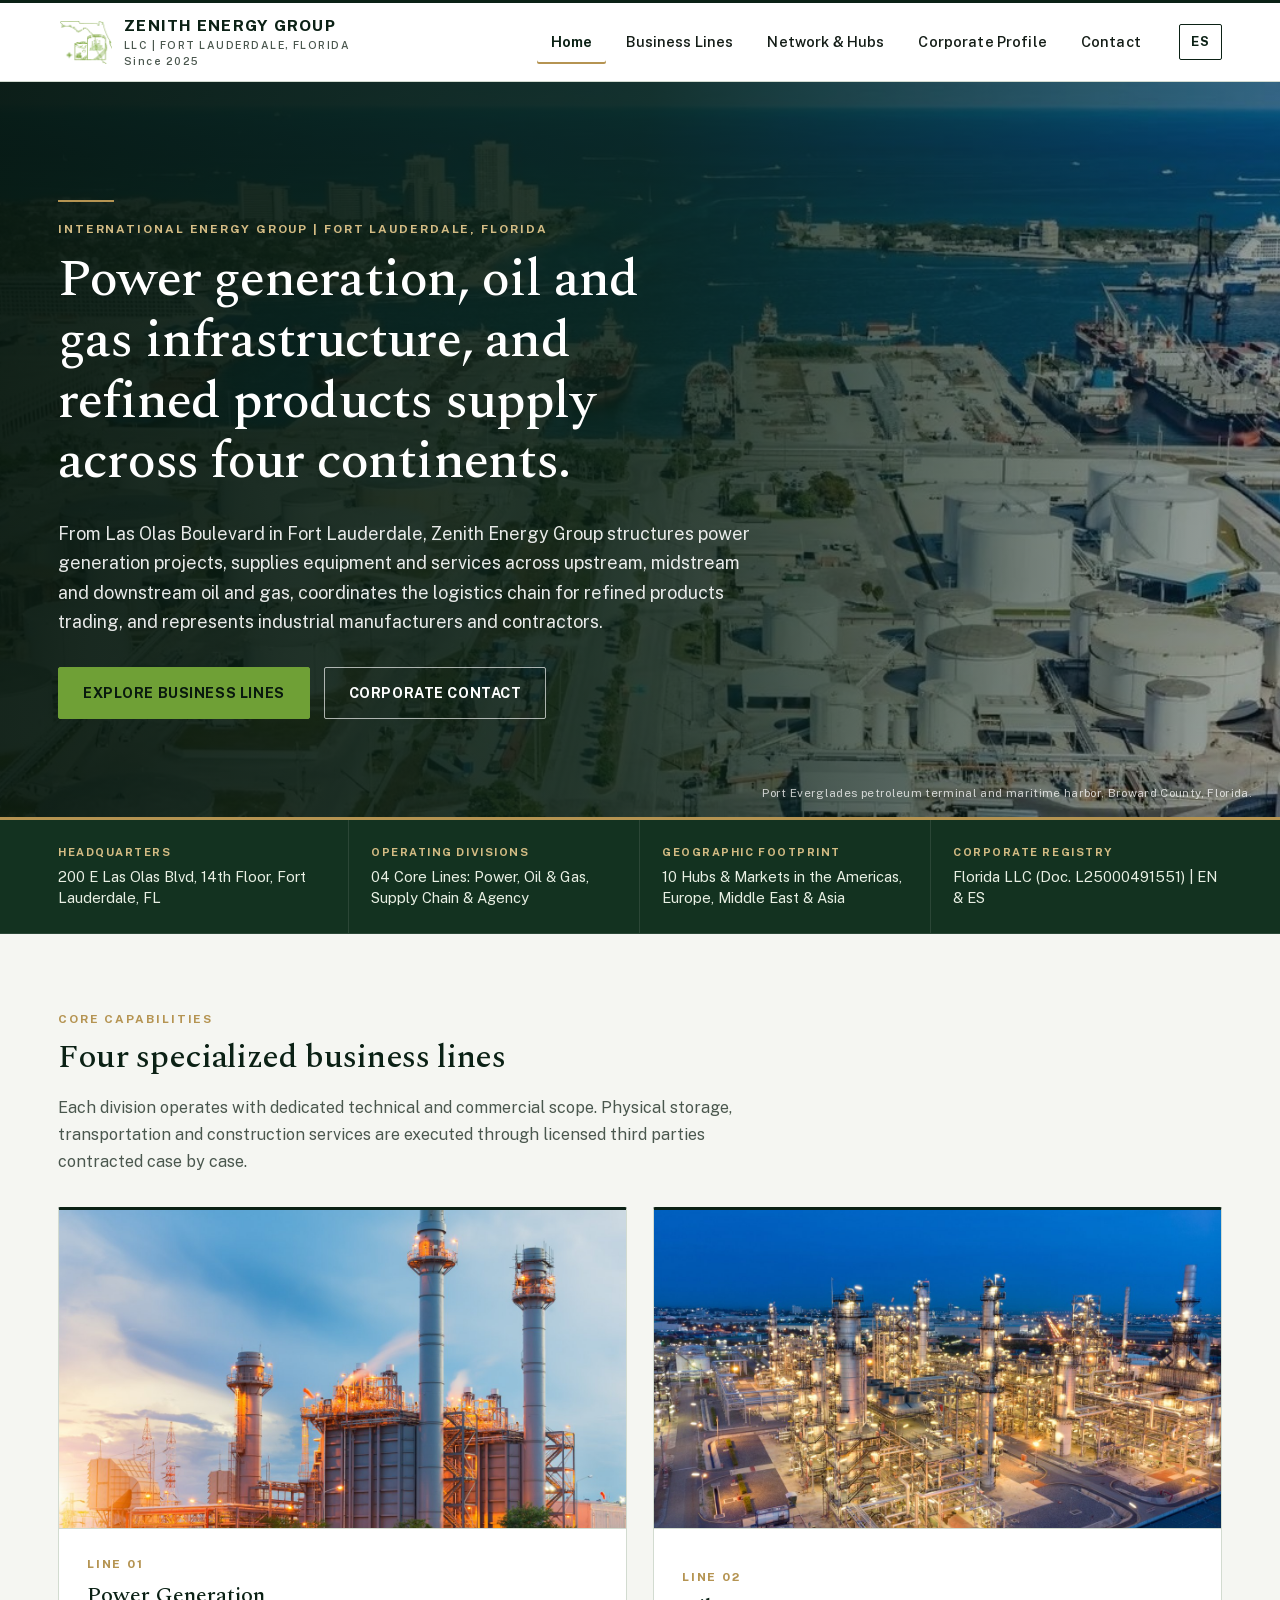
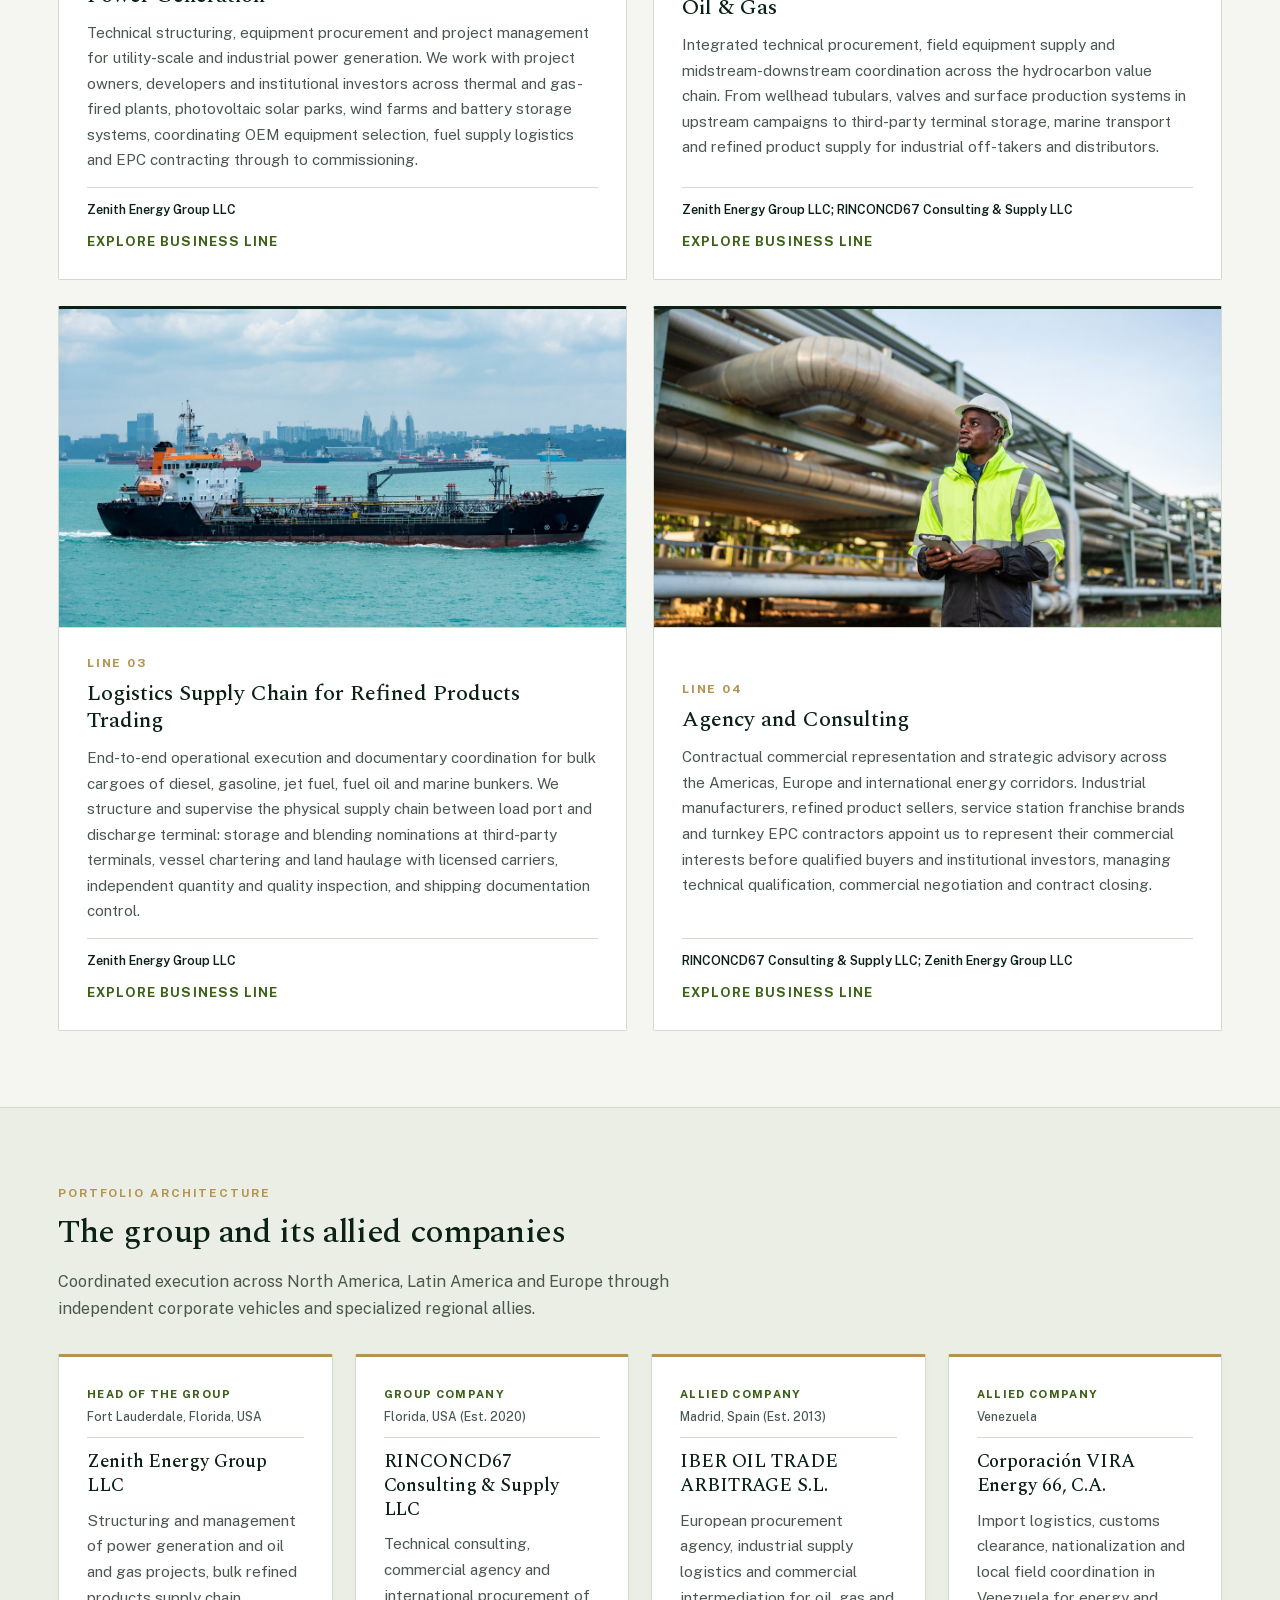
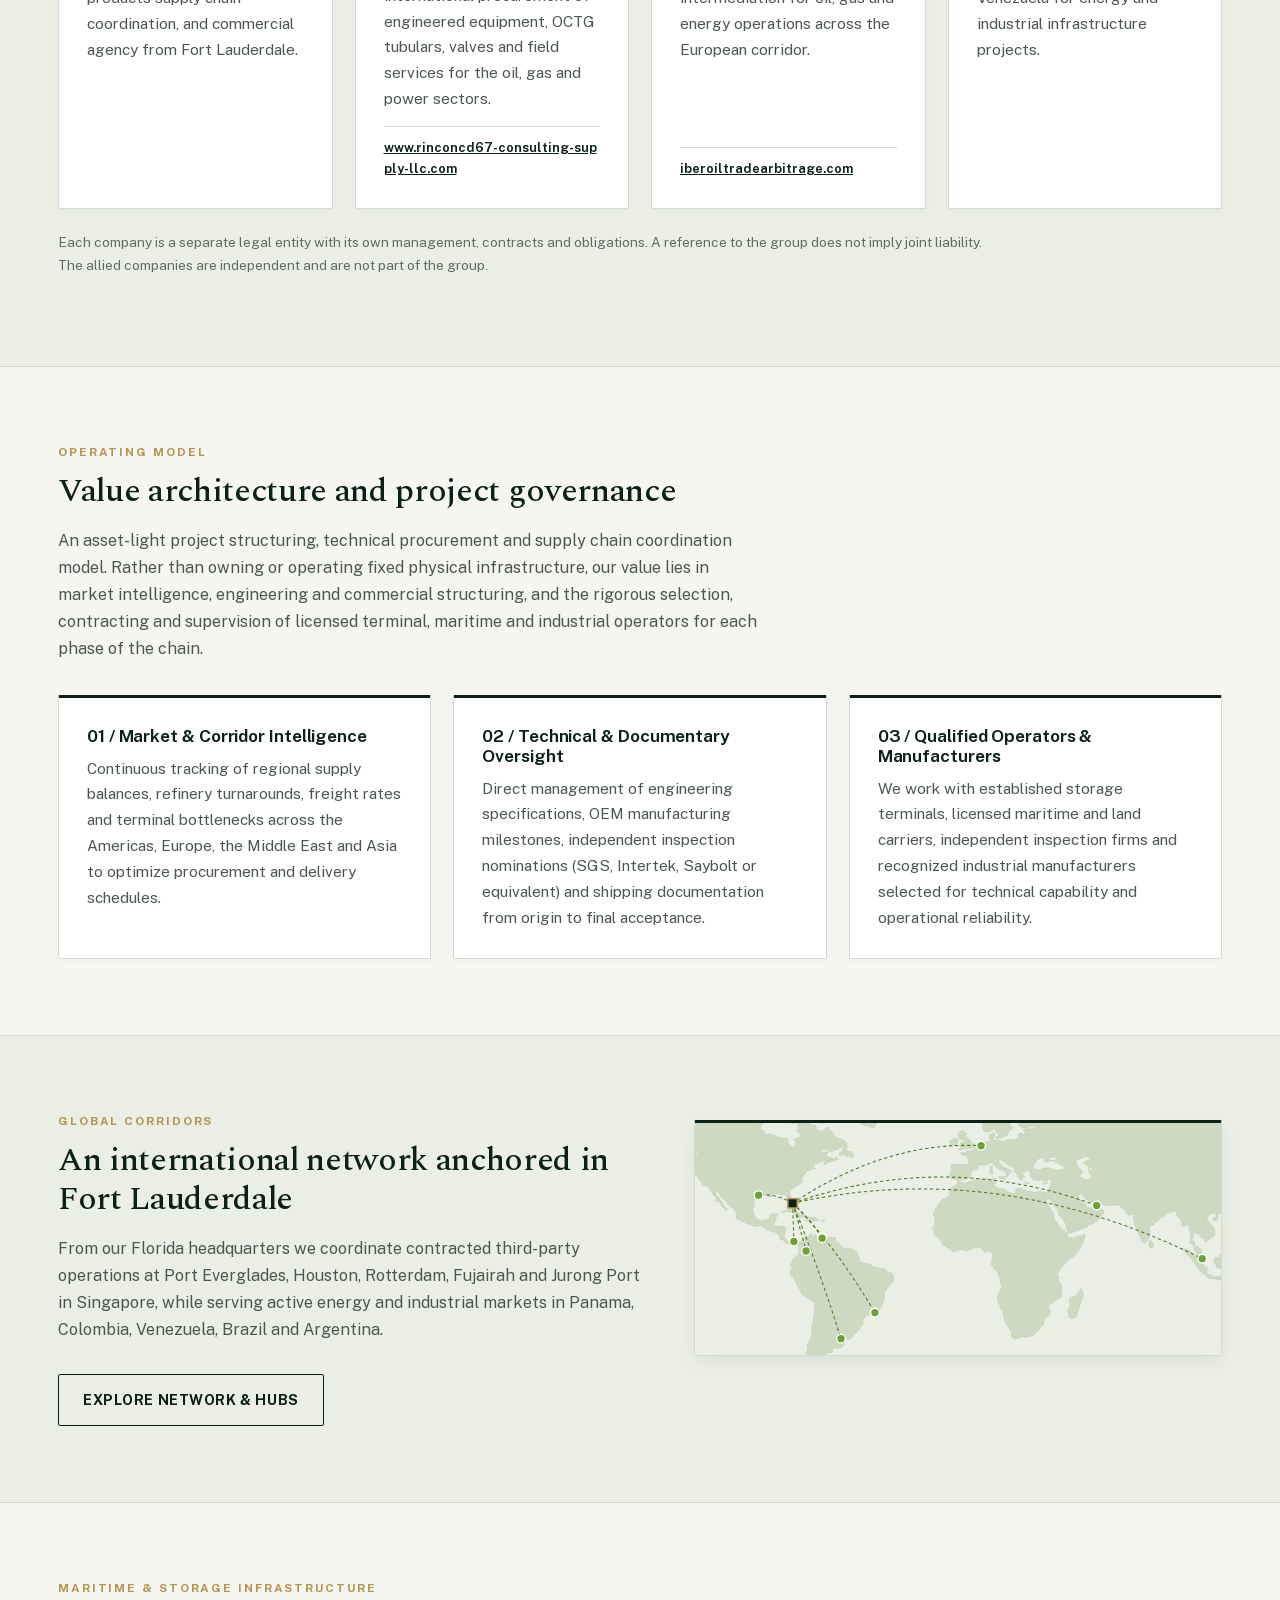
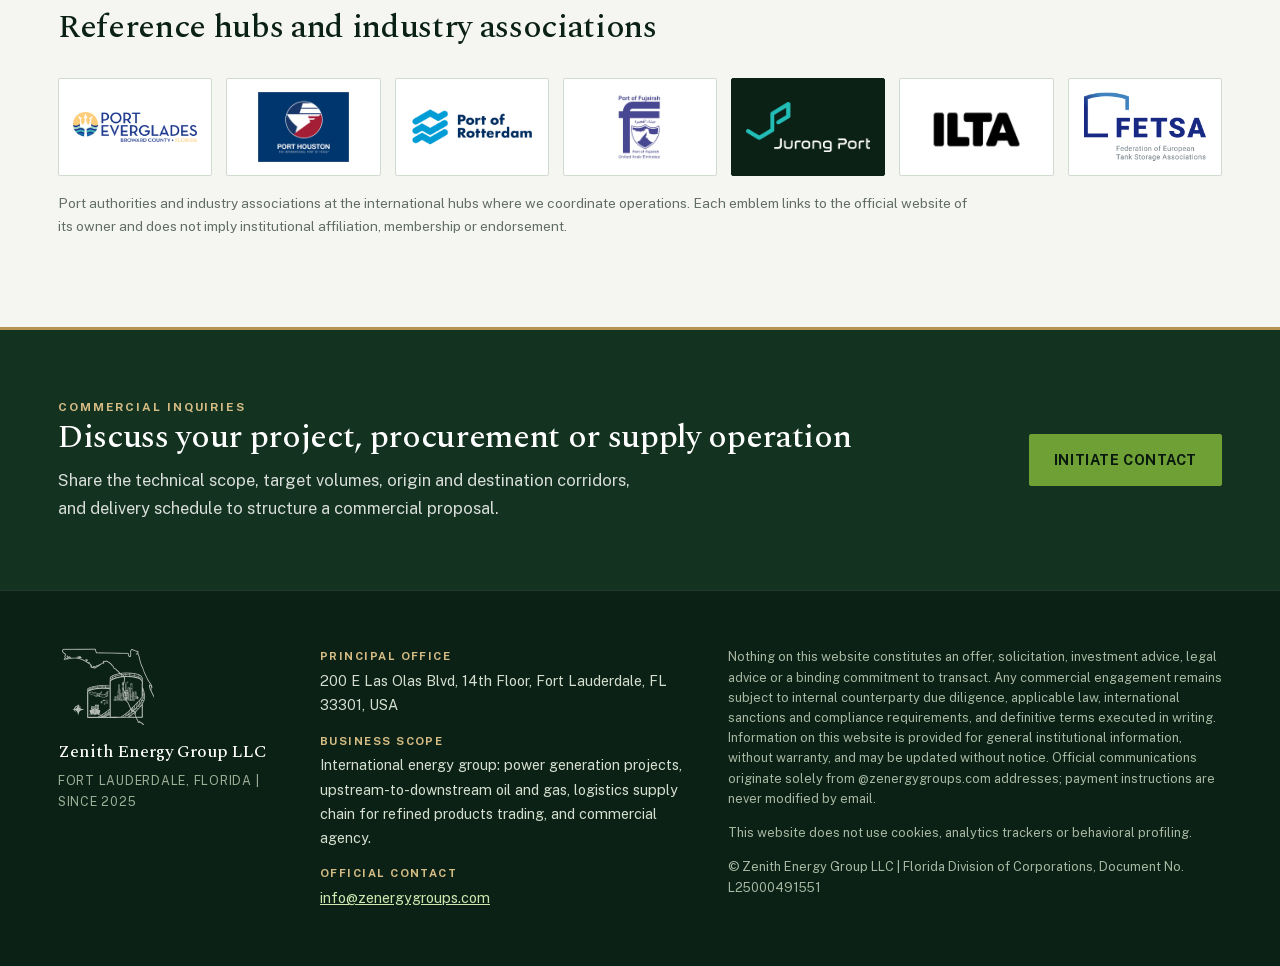
==== en/index.html @ 8a2ced38 "Initial publication of Zenith Energy Group LLC website (www.zenergygroups.com)" ====
<!DOCTYPE html>
<html lang="en">
<head>
<meta charset="UTF-8">
<meta name="viewport" content="width=device-width, initial-scale=1.0">
<title>Zenith Energy Group LLC | Power Generation, Oil &amp; Gas, Supply Chain &amp; Agency</title>
<meta name="description" content="Zenith Energy Group LLC, headquartered in Fort Lauderdale, Florida, structures and coordinates power generation projects, upstream-to-downstream oil and gas supply, refined products logistics and commercial agency.">
<link rel="canonical" href="https://www.zenergygroups.com/en/">
<link rel="alternate" hreflang="en" href="https://www.zenergygroups.com/en/">
<link rel="alternate" hreflang="es" href="https://www.zenergygroups.com/es/">
<link rel="alternate" hreflang="x-default" href="https://www.zenergygroups.com/en/">
<link rel="icon" type="image/png" href="../assets/img/favicon.png">
<meta property="og:site_name" content="Zenith Energy Group LLC">
<meta property="og:title" content="Zenith Energy Group LLC | Power Generation, Oil &amp; Gas, Supply Chain &amp; Agency">
<meta property="og:description" content="Zenith Energy Group LLC, headquartered in Fort Lauderdale, Florida, structures and coordinates power generation projects, upstream-to-downstream oil and gas supply, refined products logistics and commercial agency.">
<meta property="og:type" content="website">
<meta property="og:url" content="https://www.zenergygroups.com/en/">
<meta property="og:image" content="https://www.zenergygroups.com/assets/img/zenith-logo.png">
<link rel="preload" href="../assets/fonts/PublicSans-var.woff2" as="font" type="font/woff2" crossorigin>
<link rel="preload" href="../assets/fonts/Spectral-500.woff2" as="font" type="font/woff2" crossorigin>
<link rel="stylesheet" href="../assets/css/style.css?v=63037df8a5">
<script type="application/ld+json">{"@context": "https://schema.org", "@type": "Organization", "name": "Zenith Energy Group LLC", "url": "https://www.zenergygroups.com/", "email": "info@zenergygroups.com", "logo": "https://www.zenergygroups.com/assets/img/zenith-logo.png", "address": {"@type": "PostalAddress", "streetAddress": "200 E Las Olas Blvd, 14th Floor", "addressLocality": "Fort Lauderdale", "addressRegion": "FL", "postalCode": "33301", "addressCountry": "US"}}</script>
<script src="../assets/js/main.js?v=63037df8a5" defer></script>
</head>
<body>
<a class="skip" href="#main">Skip to content</a>
<header class="top"><div class="wrap topbar">
  <a class="brand" href="index.html" aria-label="Zenith Energy Group LLC">
    <img src="../assets/img/zenith-mark.png" alt="" width="54" height="44">
    <span>ZENITH ENERGY GROUP<small>LLC | FORT LAUDERDALE, FLORIDA</small><small>Since 2025</small></span>
  </a>
  <nav class="nav" id="mainNav" aria-label="Main"><a href="index.html" aria-current="page">Home</a><a href="services.html">Business Lines</a><a href="network.html">Network & Hubs</a><a href="compliance.html">Corporate Profile</a><a href="contact.html">Contact</a></nav>
  <div class="tools">
    <a class="lang" href="../es/index.html" hreflang="es" lang="es">ES</a>
    <button class="menu" id="menuBtn" type="button" aria-controls="mainNav" aria-expanded="false">Menu</button>
  </div>
</div></header>
<main id="main">
<section class="hero photo"><div class="wrap">
  <div class="rule-bar"></div>
  <p class="kicker">INTERNATIONAL ENERGY GROUP | FORT LAUDERDALE, FLORIDA</p>
  <h1>Power generation, oil and gas infrastructure, and refined products supply across four continents.</h1>
  <p class="lead">From Las Olas Boulevard in Fort Lauderdale, Zenith Energy Group structures power generation projects, supplies equipment and services across upstream, midstream and downstream oil and gas, coordinates the logistics chain for refined products trading, and represents industrial manufacturers and contractors.</p>
  <div class="actions"><a class="btn" href="services.html">Explore Business Lines</a><a class="btn ghost" href="contact.html">Corporate Contact</a></div>
  <p class="credit">Port Everglades petroleum terminal and maritime harbor, Broward County, Florida.</p>
</div></section>
<section class="facts"><div class="wrap facts-grid">
  <p><b>Headquarters</b>200 E Las Olas Blvd, 14th Floor, Fort Lauderdale, FL</p>
  <p><b>Operating Divisions</b>04 Core Lines: Power, Oil & Gas, Supply Chain & Agency</p>
  <p><b>Geographic Footprint</b>10 Hubs & Markets in the Americas, Europe, Middle East & Asia</p>
  <p><b>Corporate Registry</b>Florida LLC (Doc. L25000491551) | EN & ES</p>
</div></section>
<section class="band wrap">
  <div class="sec-head">
    <p class="kicker">CORE CAPABILITIES</p>
    <h2>Four specialized business lines</h2>
    <p class="body-text">Each division operates with dedicated technical and commercial scope. Physical storage, transportation and construction services are executed through licensed third parties contracted case by case.</p>
  </div>
  <div class="lines"><a class="line" href="services.html#power"><img src="../assets/img/lines/power.jpg" alt="" loading="lazy" width="1280" height="800"><span class="lbody"><span class="num">LINE 01</span><b>Power Generation</b><span class="ltxt">Technical structuring, equipment procurement and project management for utility-scale and industrial power generation. We work with project owners, developers and institutional investors across thermal and gas-fired plants, photovoltaic solar parks, wind farms and battery storage systems, coordinating OEM equipment selection, fuel supply logistics and EPC contracting through to commissioning.</span><span class="lcos">Zenith Energy Group LLC</span><span class="more">Explore business line</span></span></a><a class="line" href="services.html#oilgas"><img src="../assets/img/lines/oilgas.jpg" alt="" loading="lazy" width="1280" height="800"><span class="lbody"><span class="num">LINE 02</span><b>Oil & Gas</b><span class="ltxt">Integrated technical procurement, field equipment supply and midstream-downstream coordination across the hydrocarbon value chain. From wellhead tubulars, valves and surface production systems in upstream campaigns to third-party terminal storage, marine transport and refined product supply for industrial off-takers and distributors.</span><span class="lcos">Zenith Energy Group LLC; RINCONCD67 Consulting &amp; Supply LLC</span><span class="more">Explore business line</span></span></a><a class="line" href="services.html#supply"><img src="../assets/img/lines/supply.jpg" alt="" loading="lazy" width="1280" height="800"><span class="lbody"><span class="num">LINE 03</span><b>Logistics Supply Chain for Refined Products Trading</b><span class="ltxt">End-to-end operational execution and documentary coordination for bulk cargoes of diesel, gasoline, jet fuel, fuel oil and marine bunkers. We structure and supervise the physical supply chain between load port and discharge terminal: storage and blending nominations at third-party terminals, vessel chartering and land haulage with licensed carriers, independent quantity and quality inspection, and shipping documentation control.</span><span class="lcos">Zenith Energy Group LLC</span><span class="more">Explore business line</span></span></a><a class="line" href="services.html#agency"><img src="../assets/img/lines/agency.jpg" alt="" loading="lazy" width="1280" height="800"><span class="lbody"><span class="num">LINE 04</span><b>Agency and Consulting</b><span class="ltxt">Contractual commercial representation and strategic advisory across the Americas, Europe and international energy corridors. Industrial manufacturers, refined product sellers, service station franchise brands and turnkey EPC contractors appoint us to represent their commercial interests before qualified buyers and institutional investors, managing technical qualification, commercial negotiation and contract closing.</span><span class="lcos">RINCONCD67 Consulting &amp; Supply LLC; Zenith Energy Group LLC</span><span class="more">Explore business line</span></span></a></div>
</section>
<section class="band alt"><div class="wrap">
  <div class="sec-head">
    <p class="kicker">PORTFOLIO ARCHITECTURE</p>
    <h2>The group and its allied companies</h2>
    <p class="body-text">Coordinated execution across North America, Latin America and Europe through independent corporate vehicles and specialized regional allies.</p>
  </div>
  <div class="cards cos"><article class="card co"><div class="co-head"><span class="tag">Head of the group</span><span class="co-loc">Fort Lauderdale, Florida, USA</span></div><h3>Zenith Energy Group LLC</h3><p>Structuring and management of power generation and oil and gas projects, bulk refined products supply chain coordination, and commercial agency from Fort Lauderdale.</p></article><article class="card co"><div class="co-head"><span class="tag">Group company</span><span class="co-loc">Florida, USA (Est. 2020)</span></div><h3>RINCONCD67 Consulting &amp; Supply LLC</h3><p>Technical consulting, commercial agency and international procurement of engineered equipment, OCTG tubulars, valves and field services for the oil, gas and power sectors.</p><a class="ext" href="https://www.rinconcd67-consulting-supply-llc.com" rel="noopener" target="_blank">www.rinconcd67-consulting-supply-llc.com</a></article><article class="card co"><div class="co-head"><span class="tag">Allied company</span><span class="co-loc">Madrid, Spain (Est. 2013)</span></div><h3>IBER OIL TRADE ARBITRAGE S.L.</h3><p>European procurement agency, industrial supply logistics and commercial intermediation for oil, gas and energy operations across the European corridor.</p><a class="ext" href="https://iberoiltradearbitrage.com" rel="noopener" target="_blank">iberoiltradearbitrage.com</a></article><article class="card co"><div class="co-head"><span class="tag">Allied company</span><span class="co-loc">Venezuela</span></div><h3>Corporación VIRA Energy 66, C.A.</h3><p>Import logistics, customs clearance, nationalization and local field coordination in Venezuela for energy and industrial infrastructure projects.</p></article></div>
  <p class="small grpnote">Each company is a separate legal entity with its own management, contracts and obligations. A reference to the group does not imply joint liability. The allied companies are independent and are not part of the group.</p>
</div></section>
<section class="band wrap">
  <div class="sec-head">
    <p class="kicker">OPERATING MODEL</p>
    <h2>Value architecture and project governance</h2>
    <p class="body-text">An asset-light project structuring, technical procurement and supply chain coordination model. Rather than owning or operating fixed physical infrastructure, our value lies in market intelligence, engineering and commercial structuring, and the rigorous selection, contracting and supervision of licensed terminal, maritime and industrial operators for each phase of the chain.</p>
  </div>
  <div class="cards"><article class="card"><h3>01 / Market & Corridor Intelligence</h3><p>Continuous tracking of regional supply balances, refinery turnarounds, freight rates and terminal bottlenecks across the Americas, Europe, the Middle East and Asia to optimize procurement and delivery schedules.</p></article><article class="card"><h3>02 / Technical & Documentary Oversight</h3><p>Direct management of engineering specifications, OEM manufacturing milestones, independent inspection nominations (SGS, Intertek, Saybolt or equivalent) and shipping documentation from origin to final acceptance.</p></article><article class="card"><h3>03 / Qualified Operators & Manufacturers</h3><p>We work with established storage terminals, licensed maritime and land carriers, independent inspection firms and recognized industrial manufacturers selected for technical capability and operational reliability.</p></article></div>
</section>
<section class="band alt"><div class="wrap split">
  <div>
    <p class="kicker">GLOBAL CORRIDORS</p>
    <h2>An international network anchored in Fort Lauderdale</h2>
    <p class="body-text">From our Florida headquarters we coordinate contracted third-party operations at Port Everglades, Houston, Rotterdam, Fujairah and Jurong Port in Singapore, while serving active energy and industrial markets in Panama, Colombia, Venezuela, Brazil and Argentina.</p>
    <div class="actions"><a class="btn ghost" href="network.html">Explore Network & Hubs</a></div>
  </div>
  <a class="mapthumb" href="network.html" aria-label="Explore Network & Hubs"><svg class="hubmap" viewBox="187 33 787 347" aria-hidden="true" focusable="false"><rect x="187" y="33" width="787" height="347" fill="#eaeee5"/><path d="M374.2,419.8L378.5,421.8L383.2,422.7L381.7,424.3L378.5,424.5L376.8,423.3L375.7,424.7L372.8,425.7L369.2,425.3L366.8,424.3L363.3,423.8L359.1,422.0L355.7,420.2L351.1,416.5L353.9,417.2L358.6,419.4L363.0,420.6L364.7,419.0L365.8,416.8L368.8,415.4L371.2,415.8L372.5,417.3L374.2,419.8Z M404.8,410.7L407.5,412.2L406.5,413.3L402.0,414.3L400.5,413.2L397.7,414.7L396.0,413.2L400.0,411.2L402.8,412.0L404.8,410.7Z M834.3,406.0L829.1,406.2L829.1,404.5L829.6,403.1L829.8,402.4L831.9,403.4L835.1,403.9L835.2,404.5L834.3,406.0Z M1084.7,376.3L1087.9,377.4L1089.7,377.0L1092.3,376.3L1094.3,376.5L1094.5,380.5L1093.4,381.7L1093.0,384.3L1091.9,383.4L1089.6,385.8L1088.9,385.6L1086.8,385.5L1084.8,382.6L1084.3,380.4L1082.4,377.5L1082.5,376.0L1084.7,376.3Z M1176.7,376.7L1177.5,378.1L1179.9,376.7L1180.8,378.1L1180.8,379.5L1179.6,381.1L1177.4,383.5L1175.7,384.9L1176.9,386.5L1174.4,386.5L1171.5,387.8L1170.6,390.0L1168.7,393.3L1166.1,394.8L1164.4,395.8L1161.4,395.7L1159.2,394.6L1155.6,394.4L1155.0,393.1L1156.8,390.7L1161.0,387.4L1163.2,386.8L1165.6,385.5L1168.4,383.7L1170.4,382.0L1171.9,379.5L1173.2,378.7L1173.7,376.8L1176.0,375.3L1176.7,376.7Z M1182.0,360.8L1184.5,364.3L1184.5,362.0L1186.0,362.9L1186.5,365.5L1189.2,366.6L1191.5,366.8L1193.4,365.5L1195.1,365.9L1194.3,368.9L1193.2,370.8L1190.7,370.8L1189.8,371.8L1190.1,373.2L1189.6,373.8L1188.4,375.6L1186.7,377.9L1184.1,379.3L1183.6,378.4L1182.2,377.9L1184.1,375.2L1183.0,373.3L1179.4,372.0L1179.5,370.8L1181.9,369.6L1182.5,367.0L1182.3,364.9L1181.0,362.7L1181.1,362.1L1179.5,360.7L1176.9,357.7L1175.4,355.4L1176.7,355.1L1178.5,357.0L1181.1,357.8L1182.0,360.8Z M1157.1,314.1L1155.8,314.9L1154.0,314.0L1151.6,312.5L1149.4,310.7L1147.2,308.4L1146.8,307.3L1148.2,307.3L1150.1,308.4L1151.5,309.6L1152.6,310.5L1155.3,312.6L1157.1,314.1Z M1194.6,298.0L1195.7,299.0L1195.2,300.7L1193.1,301.2L1191.3,300.8L1191.0,299.3L1192.2,298.2L1193.7,298.6L1194.6,298.0Z M0.0,295.4M1197.9,296.2L1195.8,296.9L1195.3,295.7L1197.0,295.0L1198.0,294.8M0.0,293.8L0.7,293.6L0.3,295.2L0.0,295.4Z M1159.5,295.1L1158.4,295.6L1157.3,294.1L1157.4,293.2L1159.5,295.1Z M1157.0,290.0L1157.6,292.7L1156.7,292.3L1156.0,292.5L1155.5,291.5L1155.4,289.0L1157.0,290.0Z M766.9,285.4L767.4,289.4L768.3,291.0L767.9,292.6L767.3,293.6L766.2,291.6L765.6,292.6L766.2,295.1L765.9,296.5L765.0,297.3L764.8,300.1L763.5,304.0L761.8,308.6L759.8,314.9L758.5,319.5L757.0,323.4L754.3,324.2L751.4,325.6L749.4,324.7L746.8,323.5L745.9,321.8L745.7,318.8L744.5,316.2L744.2,313.8L744.8,311.4L746.3,310.8L746.3,309.7L747.9,307.2L748.2,305.0L747.4,303.4L746.8,301.3L746.5,298.3L747.7,296.4L748.2,294.3L749.8,294.2L751.7,293.5L752.9,292.9L754.4,292.8L756.3,290.9L759.0,288.9L760.0,287.2L759.6,285.8L761.0,286.2L762.8,283.9L762.9,281.8L764.0,280.4L765.1,281.8L766.0,283.2L766.9,285.4Z M1078.5,286.1L1079.7,288.7L1081.9,287.5L1083.0,288.9L1084.6,290.2L1084.2,291.7L1085.0,294.5L1085.5,296.2L1086.3,296.6L1087.2,299.4L1086.9,301.2L1088.0,303.4L1091.6,305.2L1093.9,306.8L1096.2,308.2L1095.7,309.0L1097.6,311.1L1098.9,314.7L1100.3,314.0L1101.6,315.4L1102.4,314.9L1103.0,318.5L1105.4,320.5L1106.9,321.8L1109.5,324.5L1110.5,327.2L1110.5,329.1L1110.3,331.1L1111.9,334.0L1111.7,336.9L1111.1,338.5L1110.2,341.4L1110.3,343.3L1109.6,345.7L1108.2,348.8L1105.7,350.4L1104.5,353.0L1103.4,354.6L1102.4,357.5L1101.1,359.2L1100.3,361.7L1099.8,364.0L1100.0,365.0L1098.1,366.2L1094.4,366.3L1091.3,367.7L1089.7,369.0L1087.7,370.4L1085.0,368.9L1082.9,368.3L1083.4,366.6L1081.6,367.2L1078.7,369.7L1075.8,368.8L1073.9,368.2L1072.0,368.0L1068.8,367.0L1066.6,365.0L1066.0,362.4L1065.3,360.7L1063.6,359.4L1060.4,359.0L1061.5,357.4L1060.7,354.9L1059.1,357.2L1056.1,357.8L1057.8,356.0L1058.4,354.0L1059.6,352.4L1059.4,349.9L1056.7,352.8L1054.6,353.9L1053.3,356.6L1050.7,355.2L1050.8,353.4L1048.7,351.0L1047.0,349.8L1047.6,349.0L1043.3,347.0L1041.0,346.9L1037.8,345.3L1031.8,345.6L1027.5,346.8L1023.7,347.9L1020.5,347.7L1017.0,349.4L1014.1,350.1L1013.4,351.9L1012.2,353.2L1009.4,353.3L1007.3,353.6L1004.3,353.0L1001.9,353.4L999.6,353.5L997.7,355.3L996.7,355.2L995.0,356.1L993.4,357.2L991.0,357.0L988.7,357.0L985.2,354.9L983.4,354.3L983.5,352.4L985.1,351.9L985.7,351.1L985.6,349.9L986.0,347.6L985.6,345.6L983.9,342.3L983.3,340.4L983.5,338.5L982.1,336.3L982.1,335.3L980.6,334.0L980.2,331.4L978.3,328.7L977.8,327.3L979.3,328.8L978.1,325.7L979.8,326.6L980.8,327.9L980.7,326.2L979.1,323.6L978.8,322.5L978.0,321.5L978.3,319.6L979.0,318.8L979.5,317.1L979.1,315.2L980.5,312.8L980.7,315.3L982.2,313.0L984.9,311.9L986.5,310.5L989.0,309.2L990.5,309.0L991.5,309.4L994.1,308.2L996.1,307.8L996.6,307.1L997.5,306.7L999.3,306.8L1002.9,305.9L1004.7,304.4L1005.5,302.6L1007.5,300.9L1007.6,299.6L1007.7,297.7L1010.0,294.9L1011.4,297.8L1012.9,297.1L1011.7,295.6L1012.7,293.9L1014.2,294.7L1014.6,292.1L1016.4,290.5L1017.2,289.2L1018.9,288.6L1019.0,287.7L1020.4,288.0L1020.5,287.2L1021.9,286.7L1023.6,286.3L1026.0,287.8L1027.9,289.8L1029.9,289.8L1032.1,290.1L1031.4,288.3L1033.0,285.6L1034.5,284.7L1033.9,283.9L1035.4,282.0L1037.4,280.8L1039.1,281.2L1041.9,280.6L1041.9,278.9L1039.4,277.8L1041.2,277.3L1043.4,278.1L1045.2,279.5L1048.0,280.4L1048.9,280.0L1051.0,281.0L1052.9,280.1L1054.2,280.4L1055.0,279.7L1056.5,281.4L1055.6,283.2L1054.4,284.5L1053.2,284.6L1053.6,286.0L1052.6,287.6L1051.4,289.3L1051.7,290.2L1054.3,292.1L1056.9,293.1L1058.6,294.3L1061.0,296.3L1062.0,296.3L1063.7,297.1L1064.2,298.1L1067.4,299.3L1069.6,298.1L1070.2,296.3L1070.9,294.9L1071.3,293.0L1072.3,290.4L1071.9,288.8L1072.1,287.8L1071.7,285.9L1072.2,283.4L1072.8,282.7L1072.3,281.6L1073.1,279.8L1073.7,278.0L1073.8,277.0L1075.1,275.8L1076.0,277.4L1076.2,279.5L1077.1,279.9L1077.2,281.3L1078.4,283.0L1078.7,284.9L1078.5,286.1Z M1140.4,275.2L1141.3,276.3L1139.0,276.3L1137.7,274.2L1139.7,275.0L1140.4,275.2Z M1002.4,274.3L1001.0,274.4L996.6,272.1L999.7,271.4L1001.4,272.4L1002.6,273.4L1002.4,274.3Z M1136.2,273.1L1134.9,273.2L1132.8,272.9L1132.1,272.3L1132.3,271.0L1134.5,271.5L1135.6,272.2L1136.2,273.1Z M1138.9,272.2L1138.4,272.8L1136.0,269.9L1135.3,267.9L1136.4,267.9L1137.6,270.6L1138.9,272.2Z M1014.8,274.0L1011.9,274.7L1011.5,274.3L1011.8,273.2L1013.3,271.2L1016.6,269.9L1017.0,269.1L1019.8,268.3L1022.1,268.2L1023.2,267.8L1024.5,268.2L1023.2,269.1L1019.8,270.6L1017.0,271.5L1014.8,274.0Z M993.0,267.2L994.2,268.1L996.3,267.8L997.1,269.2L993.2,269.9L990.9,270.3L989.1,270.3L990.3,268.4L992.1,268.4L993.0,267.2Z M1009.7,267.2L1009.2,269.0L1004.2,270.0L999.7,269.6L999.7,268.4L1002.4,267.7L1004.5,268.7L1006.7,268.4L1009.7,267.2Z M1132.9,268.0L1133.1,268.7L1130.4,267.3L1128.6,266.1L1127.4,264.9L1127.9,264.6L1129.4,265.4L1132.1,266.9L1132.9,268.0Z M1125.1,264.7L1124.5,264.9L1123.0,264.1L1121.6,262.8L1121.8,262.2L1123.8,263.6L1125.1,264.7Z M962.1,262.8L968.5,263.1L969.2,261.8L975.4,263.4L976.6,265.5L981.6,266.1L985.7,268.1L981.9,269.4L978.2,268.0L975.2,268.1L971.7,267.9L968.6,267.3L964.8,266.0L962.3,265.7L960.9,266.1L954.8,264.7L954.3,263.3L951.2,263.0L953.5,259.9L957.5,260.1L960.2,261.4L961.6,261.6L962.1,262.8Z M1049.1,260.9L1047.4,263.2L1047.0,260.7L1047.6,259.5L1048.3,258.3L1049.1,259.3L1049.1,260.9Z M1119.6,262.9L1118.7,263.3L1117.2,262.0L1115.8,259.9L1115.1,257.3L1115.5,257.0L1115.9,258.0L1116.9,258.8L1118.5,260.9L1120.1,262.0L1119.6,262.9Z M1106.6,258.5L1104.9,258.7L1104.3,259.7L1102.5,260.5L1100.8,261.3L1099.0,261.3L1096.3,260.3L1094.4,259.4L1094.7,258.3L1097.7,258.8L1099.5,258.6L1100.0,257.0L1100.5,256.9L1100.8,258.6L1102.7,258.4L1103.6,257.2L1105.5,256.1L1105.1,254.1L1107.1,254.0L1107.8,254.6L1107.7,256.4L1106.6,258.5Z M1024.2,251.7L1022.9,252.8L1020.6,252.2L1020.0,250.8L1023.3,250.6L1024.2,251.7Z M1034.9,250.5L1036.1,253.1L1033.3,251.7L1030.5,251.4L1028.6,251.6L1026.3,251.5L1027.1,249.7L1031.2,249.5L1034.9,250.5Z M1110.5,255.2L1109.4,256.1L1108.8,254.1L1108.0,252.8L1106.5,251.7L1104.6,250.3L1102.2,249.3L1103.1,248.5L1104.9,249.5L1106.1,250.2L1107.5,251.0L1108.8,252.4L1110.1,253.5L1110.5,255.2Z M1047.1,244.0L1048.1,249.4L1051.5,251.4L1054.3,247.9L1058.1,245.9L1061.1,245.9L1064.0,247.0L1066.4,248.2L1070.0,248.9L1075.8,251.2L1081.9,253.1L1084.2,254.8L1086.1,256.5L1086.6,258.4L1092.2,260.5L1093.0,262.3L1089.9,262.6L1090.6,264.8L1093.6,267.0L1095.8,270.6L1097.7,270.4L1097.6,271.9L1100.1,272.5L1099.1,273.1L1102.7,274.5L1102.3,275.5L1100.1,275.7L1099.3,274.9L1096.4,274.5L1093.0,274.0L1090.5,271.9L1088.6,270.0L1086.8,267.1L1082.5,265.6L1079.7,266.6L1077.6,267.7L1078.0,270.2L1075.4,271.3L1073.6,270.7L1070.1,270.6L1067.1,267.9L1063.8,267.2L1062.9,268.1L1058.7,268.2L1060.1,265.5L1062.2,264.6L1061.4,261.0L1059.8,258.2L1053.3,255.4L1050.6,255.1L1045.5,252.0L1044.6,253.6L1043.3,253.9L1042.5,252.7L1042.5,251.2L1040.0,249.6L1043.6,248.4L1045.9,248.5L1045.7,247.6L1040.8,247.6L1039.5,245.6L1036.5,245.0L1035.1,243.3L1039.6,242.5L1041.3,241.4L1046.6,242.8L1047.1,244.0Z M1017.5,235.4L1014.8,238.8L1012.3,239.4L1009.1,238.8L1003.5,238.9L1000.6,239.4L1000.1,241.9L1003.1,244.9L1004.9,243.4L1011.1,242.2L1010.9,243.8L1009.4,243.3L1008.0,245.3L1005.0,246.5L1008.2,250.8L1007.6,252.0L1010.6,255.8L1010.5,258.0L1008.8,259.0L1007.5,257.8L1009.1,255.1L1005.8,256.4L1005.0,255.4L1005.4,254.2L1003.0,252.2L1003.2,249.0L1001.0,250.0L1001.3,253.9L1001.4,258.6L999.3,259.1L997.9,258.1L998.8,255.1L998.3,251.8L996.9,251.8L995.9,249.5L997.3,247.4L997.7,244.7L999.4,239.7L1000.1,238.3L1003.0,235.8L1005.6,236.8L1009.8,237.3L1013.6,237.1L1016.9,234.7L1017.5,235.4Z M1029.0,236.4L1028.8,239.3L1027.1,239.0L1026.6,241.0L1027.9,242.8L1027.0,243.2L1025.7,241.1L1024.7,236.8L1025.3,234.1L1026.4,232.9L1026.7,234.8L1028.7,235.0L1029.0,236.4Z M952.7,259.7L949.0,259.8L946.2,257.0L941.9,254.3L940.5,252.2L938.0,249.5L936.3,247.0L933.8,242.4L930.9,239.6L929.9,236.7L928.7,234.1L925.7,232.0L923.9,229.1L921.4,227.3L917.9,223.6L917.6,221.9L919.8,222.0L924.9,222.7L927.9,225.9L930.5,228.2L932.3,229.6L935.5,233.2L938.9,233.2L941.7,235.5L943.6,238.3L946.1,239.8L944.8,242.6L946.7,243.7L947.9,243.8L948.5,246.1L949.6,248.0L952.1,248.3L953.7,250.4L952.9,254.5L952.7,259.7Z M992.9,234.1L996.7,237.2L992.7,237.6L991.6,239.8L991.7,242.9L988.5,245.1L988.4,248.5L987.2,253.6L986.7,252.4L982.9,253.9L981.6,251.9L979.2,251.7L977.5,250.6L973.6,251.8L972.3,250.2L970.2,250.4L967.4,250.0L966.9,245.5L965.2,244.6L963.6,241.7L963.2,238.8L963.6,235.7L965.5,233.5L968.0,234.6L970.6,234.0L971.2,231.2L972.7,230.6L976.7,229.8L979.0,227.2L980.7,225.1L982.0,223.8L984.8,222.0L987.4,219.7L989.1,217.1L990.4,217.1L992.1,218.8L992.3,220.2L994.5,221.1L997.3,222.1L997.0,223.5L994.8,223.6L995.4,225.3L992.9,226.4L991.0,229.4L993.5,232.6L992.9,234.1Z M1021.3,212.1L1021.6,214.3L1021.8,216.2L1020.7,219.3L1019.4,215.9L1017.9,217.5L1018.9,220.0L1018.0,221.6L1014.1,219.6L1013.1,217.2L1014.1,215.6L1012.0,214.1L1011.0,215.4L1009.4,215.3L1007.0,217.2L1006.4,216.2L1007.7,213.4L1009.8,212.4L1011.6,211.2L1012.8,212.7L1015.3,211.8L1015.9,210.3L1018.2,210.2L1018.0,207.6L1020.7,209.2L1021.0,210.9L1021.3,212.1Z M870.7,219.5L867.8,220.3L866.2,217.6L865.7,212.8L867.2,207.4L869.5,209.3L871.0,211.6L872.6,215.1L872.1,218.6L870.7,219.5Z M396.9,206.5L394.1,206.8L393.5,206.5L394.5,205.6L394.4,204.3L396.3,203.9L397.0,204.0L396.9,206.5Z M1013.3,205.9L1012.1,207.0L1011.0,209.1L1010.0,210.1L1007.9,207.8L1008.6,206.9L1009.5,206.0L1009.8,203.9L1011.7,203.7L1011.1,205.9L1013.6,202.7L1013.3,205.9Z M995.0,209.1L990.6,212.3L992.2,209.9L994.6,207.9L996.6,205.6L998.4,202.3L999.0,205.0L996.8,206.8L995.0,209.1Z M1006.3,200.5L1008.3,201.5L1010.4,201.5L1010.3,202.9L1008.8,204.4L1006.7,205.4L1006.6,203.8L1006.8,202.1L1006.3,200.5Z M1018.3,199.6L1019.3,203.3L1016.7,202.5L1016.8,203.6L1017.6,205.6L1016.0,206.4L1015.9,204.0L1014.9,203.9L1014.3,201.8L1016.3,202.1L1016.3,200.8L1014.2,198.3L1017.4,198.4L1018.3,199.6Z M1005.1,196.6L1004.2,199.5L1002.8,197.8L1001.1,195.3L1003.9,195.4L1005.1,196.6Z M1004.4,178.5L1006.5,179.4L1007.5,178.5L1007.8,179.4L1007.2,180.8L1008.4,183.2L1007.5,185.9L1005.5,187.0L1005.0,189.7L1005.8,192.4L1007.5,192.8L1009.0,192.4L1013.2,194.2L1012.8,196.0L1013.9,196.8L1013.6,198.4L1011.0,196.7L1009.8,195.0L1008.9,196.2L1006.8,194.2L1003.8,194.7L1002.1,194.0L1002.3,192.6L1003.3,191.7L1002.3,191.0L1001.9,192.2L1000.2,190.2L999.7,188.8L999.6,185.6L1001.0,186.7L1001.3,181.5L1002.4,178.5L1004.4,178.5Z M381.4,179.4L380.5,180.2L378.0,180.2L376.0,180.3L375.9,178.9L376.3,178.4L379.1,178.4L380.8,178.7L381.4,179.4Z M343.7,180.6L342.7,181.1L340.8,180.6L338.9,179.4L339.3,178.6L340.7,178.4L341.4,178.5L343.7,178.8L345.4,179.6L346.0,180.5L343.7,180.6Z M358.1,173.9L361.0,174.4L361.4,173.9L364.0,173.9L366.0,174.7L366.8,174.6L367.4,175.8L369.3,175.8L369.1,176.8L370.6,176.9L372.3,178.1L371.0,179.5L369.4,178.7L367.9,178.9L366.8,178.7L366.2,179.3L364.9,179.5L364.4,178.7L363.3,179.2L362.0,181.5L361.1,181.0L361.0,180.0L358.8,179.4L357.2,179.7L355.2,179.4L353.6,180.0L351.8,179.0L352.1,177.9L355.2,178.4L357.7,178.7L358.9,177.9L357.4,176.5L357.4,175.2L355.3,174.7L356.0,173.8L358.1,173.9Z M967.8,177.9L964.9,179.5L962.2,178.4L962.1,175.6L963.7,174.1L967.4,173.1L969.3,173.2L970.0,174.5L968.6,176.0L967.8,177.9Z M81.5,176.5L81.0,177.1L80.2,176.6L80.3,175.7L79.8,174.5L79.9,174.1L80.5,173.5L80.3,172.9L80.5,172.6L80.7,172.6L82.0,173.2L82.6,173.5L83.1,173.9L84.0,175.1L83.9,175.3L82.6,176.0L81.5,176.5Z M79.7,171.3L78.6,171.6L78.0,170.9L77.7,170.6L77.6,170.4L78.0,170.1L79.1,170.4L80.0,170.9L79.7,171.3Z M77.5,169.5L77.4,169.9L75.6,169.8L75.8,169.4L77.5,169.5Z M74.5,169.1L74.3,169.3L74.1,169.2L72.9,169.1L72.5,168.3L72.4,168.2L73.2,167.7L73.5,168.0L74.5,169.1Z M68.8,166.9L68.4,167.2L67.3,166.6L67.5,166.3L68.0,166.0L68.8,166.1L68.8,166.9Z M334.4,164.2L335.7,165.5L338.8,165.1L340.0,165.9L342.8,167.9L344.9,169.4L346.0,169.4L348.0,170.1L347.8,171.0L350.2,171.2L352.7,172.5L352.3,173.3L350.1,173.7L347.9,173.9L345.6,173.6L340.8,173.9L343.0,172.1L341.7,171.2L339.5,171.0L338.4,170.0L337.6,168.1L335.7,168.3L332.6,167.4L331.6,166.7L327.3,166.2L326.1,165.5L327.4,164.7L324.1,164.5L321.7,166.2L320.3,166.3L319.8,167.1L318.2,167.5L316.8,167.1L318.5,166.1L319.2,164.9L320.7,164.2L322.4,163.5L325.0,163.2L325.8,162.8L328.6,163.1L331.3,163.1L334.4,164.2Z M341.5,160.9L340.7,161.1L339.9,159.2L338.6,158.2L339.4,156.1L340.4,156.2L341.5,159.0L341.5,160.9Z M1003.9,164.2L1002.5,166.9L1000.7,164.1L1000.4,161.6L1002.3,158.3L1005.0,155.8L1006.5,156.8L1005.9,158.8L1003.9,164.2Z M340.6,151.5L337.0,152.1L336.7,150.8L338.3,150.6L340.5,150.7L340.6,151.5Z M343.3,151.5L342.8,153.9L342.1,153.4L342.2,151.7L340.7,150.4L340.7,150.0L343.3,151.5Z M1048.8,126.3L1049.2,127.4L1047.3,129.4L1046.0,128.4L1044.3,129.1L1043.4,131.1L1041.2,130.1L1041.2,128.6L1043.1,126.6L1045.0,126.9L1046.4,125.5L1048.8,126.3Z M715.3,121.2L713.0,122.6L713.3,123.2L713.3,123.5L709.9,124.9L708.3,124.4L707.5,123.1L709.1,123.0L709.3,122.9L709.8,122.1L712.2,122.2L715.3,121.2Z M679.0,121.1L680.8,122.2L683.4,122.0L685.9,122.2L685.8,122.8L687.6,122.4L687.2,123.4L682.4,123.7L682.4,123.1L678.4,122.5L679.0,121.1Z M651.7,112.7L650.5,115.3L651.0,116.3L650.3,118.0L647.8,116.8L646.1,116.4L641.4,114.7L641.9,113.0L645.8,113.3L649.2,112.9L651.7,112.7Z M630.7,102.7L632.7,105.1L632.2,109.5L630.7,109.3L629.4,110.4L628.1,109.5L628.0,105.5L627.2,103.6L629.0,103.7L630.7,102.7Z M1069.9,116.3L1068.7,118.9L1069.2,120.6L1067.5,123.0L1063.2,124.5L1057.4,124.7L1052.6,128.6L1050.4,127.3L1050.3,124.8L1044.5,125.5L1040.5,127.1L1036.6,127.1L1040.0,129.6L1037.8,135.3L1035.6,136.7L1034.0,135.4L1034.8,132.4L1032.7,131.4L1031.4,129.1L1034.5,128.1L1036.3,126.0L1039.6,124.3L1042.1,122.0L1048.7,121.0L1052.3,121.7L1055.7,115.7L1058.0,117.3L1062.9,114.0L1064.8,112.7L1066.8,108.6L1066.3,104.9L1067.7,102.8L1071.2,102.2L1073.1,106.8L1072.9,109.5L1069.9,112.8L1069.9,116.3Z M631.9,99.6L630.8,102.1L629.3,101.5L628.5,99.2L629.2,98.0L631.3,96.7L631.9,99.6Z M1079.7,92.8L1082.0,93.5L1084.4,92.1L1085.1,95.9L1080.2,96.8L1077.3,100.1L1072.0,97.8L1070.2,101.5L1066.5,101.5L1066.1,98.2L1067.7,95.6L1071.3,95.4L1072.2,90.8L1073.2,88.2L1077.1,91.7L1079.7,92.8Z M387.8,84.9L390.2,85.3L393.3,85.3L391.6,86.6L390.4,86.8L386.2,85.4L385.4,84.3L386.6,83.3L387.8,84.9Z M394.0,76.4L392.4,76.4L388.0,75.4L384.9,73.8L386.1,73.5L390.5,74.4L393.9,75.8L394.0,76.4Z M188.3,78.4L186.6,78.8L181.2,77.3L180.1,76.1L177.2,75.0L176.6,74.0L173.1,73.4L171.9,71.6L172.1,70.8L175.6,71.5L177.7,72.1L180.8,72.4L181.9,73.6L183.6,75.1L186.9,76.5L188.3,78.4Z M412.9,71.1L410.7,74.0L412.9,72.9L415.1,73.6L413.9,74.8L416.9,75.7L418.4,74.9L421.7,75.9L420.7,78.3L423.0,77.8L423.5,79.5L424.5,81.6L423.1,84.5L421.6,84.7L419.4,84.0L420.1,81.3L419.2,80.9L415.3,83.8L413.3,83.7L415.7,82.1L412.5,81.3L408.9,81.5L402.4,81.4L401.9,80.4L404.0,79.2L402.6,78.3L405.4,76.3L408.8,71.0L410.9,69.1L413.8,67.9L415.3,68.1L414.7,69.0L412.9,71.1Z M157.6,59.9L160.8,59.6L159.8,63.4L162.7,66.1L161.4,66.1L159.4,64.6L158.2,63.1L156.5,62.0L155.9,60.5L156.1,59.5L157.6,59.9Z M1078.8,70.9L1082.2,76.8L1077.3,75.7L1075.2,80.5L1078.5,83.9L1078.4,86.3L1075.8,84.3L1073.6,86.8L1073.0,84.0L1073.4,80.8L1073.0,77.2L1073.8,74.7L1073.9,70.2L1072.0,66.9L1072.3,62.4L1075.4,60.8L1074.0,59.3L1075.5,58.8L1076.4,61.0L1077.5,64.2L1077.5,67.5L1078.8,70.9Z M577.4,65.9L571.5,67.8L566.7,67.3L569.4,63.8L567.7,60.4L572.2,57.8L574.8,56.3L577.6,56.1L581.1,58.2L579.3,60.5L579.9,62.9L577.4,65.9Z M642.3,54.7L640.3,57.4L636.8,55.5L636.3,54.1L641.2,53.0L642.3,54.7Z M90.0,49.7L86.7,50.9L84.9,50.1L84.4,48.5L87.5,47.3L89.2,46.8L91.5,47.0L92.9,48.1L90.0,49.7Z M590.0,44.6L586.4,48.2L589.8,47.7L593.5,47.8L592.6,50.5L589.6,53.5L593.0,53.7L596.3,58.0L598.6,58.5L600.6,62.3L601.6,63.6L605.6,64.3L605.2,66.4L603.5,67.4L604.8,69.1L601.8,70.8L597.4,70.8L591.7,71.7L590.1,71.1L587.9,72.6L584.9,72.2L582.5,73.5L580.7,72.9L585.6,69.4L588.6,68.6L583.4,68.1L582.4,66.7L585.9,65.7L584.1,63.9L584.7,61.7L589.7,62.0L590.2,60.1L587.9,58.0L583.9,57.4L583.1,56.5L584.3,55.0L583.2,54.1L581.4,55.7L581.2,52.5L579.5,50.8L580.7,47.3L583.3,44.6L586.0,44.9L590.0,44.6Z M48.1,40.3L46.0,40.8L43.8,40.2L41.8,39.3L45.1,38.7L47.7,39.1L48.1,40.3Z M335.8,32.8L334.5,34.6L333.0,34.3L332.1,33.3L332.3,33.1L333.6,32.1L334.9,32.1L335.8,32.8Z M327.0,31.0L323.1,32.8L320.8,32.8L320.0,31.8L322.5,30.3L327.1,30.3L327.0,31.0Z M27.6,27.4L29.6,28.0L31.7,27.7L34.4,28.6L37.7,29.0L37.4,29.4L34.9,30.1L32.4,29.4L31.1,28.8L28.2,29.0L27.4,28.7L27.6,27.4Z M316.1,21.2L316.7,22.6L318.5,22.1L320.4,23.0L324.0,24.1L327.9,25.2L328.2,26.8L330.6,26.5L333.0,27.6L330.0,28.7L324.8,27.9L323.0,26.4L319.7,28.1L314.9,29.9L313.8,27.9L309.3,28.2L312.2,26.6L312.6,23.9L313.7,20.9L316.1,21.2Z M551.6,18.5L550.9,20.7L554.6,22.9L550.3,25.5L540.7,27.8L537.8,28.4L533.4,27.9L524.1,26.8L527.4,25.3L520.1,23.7L526.0,23.1L525.9,22.1L518.9,21.3L521.2,19.1L526.2,18.6L531.4,20.9L536.5,19.1L540.7,20.0L546.1,18.3L551.6,18.5Z M347.1,16.2L343.4,16.4L342.5,14.7L344.0,12.8L347.0,12.4L349.6,13.3L349.7,14.7L349.3,15.2L347.1,16.2Z M0.0,10.1L8.2,12.7L16.9,16.0L16.6,18.1L18.9,18.9L18.1,16.5L27.1,17.0L33.7,20.1L30.4,21.5L24.9,21.9L24.8,25.2L23.5,25.8L20.4,25.7L17.8,24.6L13.4,23.6L12.6,22.2L9.3,21.6L5.5,22.0L3.7,20.9L4.4,19.6L0.4,20.4L1.9,22.0L0.0,23.4M1200.0,23.4L1195.7,24.9L1191.4,24.7L1194.4,26.4L1196.4,29.2L1197.9,30.1L1198.3,31.5L1197.4,32.3L1191.2,31.6L1181.9,34.1L1178.9,34.5L1173.8,36.9L1169.0,38.9L1167.8,40.4L1163.0,38.1L1154.3,40.7L1152.8,39.5L1149.6,40.9L1145.1,40.5L1144.1,42.7L1140.1,45.9L1140.2,47.2L1144.0,48.0L1143.5,52.8L1140.4,53.0L1139.0,55.8L1140.4,57.2L1134.6,58.9L1133.4,62.7L1128.4,63.5L1127.4,66.9L1122.6,70.0L1121.4,67.7L1120.0,62.9L1118.1,55.4L1119.7,50.8L1122.5,48.8L1122.7,47.3L1127.9,46.5L1133.8,42.3L1139.6,38.9L1145.6,36.2L1148.2,31.5L1144.2,31.8L1142.2,34.6L1133.7,38.2L1131.0,34.1L1122.4,35.2L1114.1,40.8L1116.8,42.9L1109.4,43.8L1104.2,44.1L1104.5,41.7L1099.3,41.2L1095.2,42.8L1085.0,42.2L1074.0,43.2L1063.2,49.7L1050.4,57.6L1055.7,58.0L1057.3,60.1L1060.5,60.9L1062.7,59.2L1066.3,59.4L1071.2,63.1L1071.3,65.9L1068.7,69.3L1068.4,73.2L1066.9,78.6L1061.9,83.4L1060.7,85.7L1056.2,89.6L1051.7,93.4L1049.6,95.4L1045.1,97.4L1043.0,97.4L1040.9,95.8L1036.5,98.2L1035.9,99.3L1034.7,99.1L1033.2,100.3L1032.2,101.4L1032.3,103.8L1030.6,104.5L1030.0,105.1L1028.8,106.1L1026.6,106.7L1025.1,107.6L1025.0,109.0L1024.6,109.4L1026.0,109.9L1027.8,111.4L1030.7,115.3L1031.5,117.5L1031.6,121.3L1030.3,123.2L1027.3,123.8L1024.6,125.2L1021.6,125.5L1021.2,123.6L1021.9,121.1L1020.4,117.7L1022.9,117.1L1020.6,114.3L1019.0,113.6L1018.6,114.3L1017.6,114.5L1017.5,113.9L1016.6,113.6L1015.7,113.1L1016.6,111.6L1017.4,111.2L1017.1,110.6L1018.0,108.8L1017.7,108.2L1015.8,107.9L1014.2,107.0L1009.6,108.0L1007.1,109.5L1003.5,110.4L1005.3,108.9L1004.6,107.6L1007.2,105.3L1005.5,103.6L1002.6,104.8L998.8,107.1L996.7,109.2L993.5,109.4L991.8,111.0L993.5,113.2L996.3,113.8L996.4,115.3L999.0,116.2L1002.7,113.9L1005.7,115.2L1007.9,115.2L1008.4,117.0L1003.7,117.9L1002.1,119.7L998.9,121.4L997.2,123.7L1000.8,125.6L1002.1,128.8L1004.1,131.9L1006.4,134.5L1006.3,136.9L1004.2,137.9L1005.0,139.6L1007.0,140.7L1006.5,143.4L1005.6,146.0L1003.8,146.3L1001.3,149.9L998.6,154.3L995.5,158.3L990.9,161.4L986.3,164.2L982.5,164.6L980.5,166.1L979.4,165.0L977.5,166.6L972.8,168.3L969.3,168.8L968.1,172.3L966.3,172.5L965.4,170.1L966.2,168.8L961.7,167.7L960.2,168.3L955.7,171.1L952.9,174.3L952.2,176.6L954.8,180.1L957.9,184.5L960.9,186.5L962.9,189.2L964.4,195.4L964.0,201.3L961.2,203.5L957.4,205.6L954.7,208.4L950.5,211.5L949.3,209.4L950.3,207.1L947.8,205.2L945.0,204.7L943.6,203.0L941.9,199.5L939.0,198.0L936.1,198.1L936.6,195.4L933.7,195.5L933.4,199.1L931.6,204.0L930.5,207.0L930.7,209.4L932.9,209.5L934.3,212.5L934.9,215.4L936.7,217.3L938.7,217.7L940.5,219.4L941.2,219.7L943.2,221.8L944.6,224.0L944.8,226.2L944.4,227.8L944.8,228.9L945.0,230.9L946.2,231.8L947.5,234.7L947.4,235.9L945.1,236.1L941.9,233.6L938.0,231.0L937.6,229.3L935.6,227.0L935.2,224.3L934.0,222.5L934.4,220.0L933.6,218.6L932.3,217.3L931.7,215.7L930.0,213.8L928.3,212.2L927.8,214.2L927.2,212.3L927.5,210.2L928.5,207.1L928.2,204.6L929.2,202.0L928.1,200.0L928.4,196.4L927.0,194.7L925.9,190.7L925.3,186.5L923.9,183.7L921.7,185.4L917.9,187.8L916.0,187.5L914.0,186.7L915.1,182.6L914.4,179.4L911.8,175.6L912.2,174.4L910.3,173.9L907.9,171.2L906.9,169.5L906.8,167.8L906.1,166.2L904.7,164.2L901.7,164.1L902.0,165.5L900.9,167.3L899.5,166.7L899.0,167.3L898.1,166.9L896.8,166.6L896.3,167.8L894.0,167.8L889.9,168.5L890.1,171.0L888.3,173.0L883.5,175.2L879.8,179.1L877.3,181.2L874.0,183.4L874.0,185.0L872.3,185.8L869.3,187.0L867.8,187.2L866.7,189.7L867.4,194.0L867.6,196.8L866.2,200.0L866.2,205.6L864.5,205.8L863.0,208.3L864.0,209.4L860.9,210.4L859.8,212.7L858.5,213.6L855.3,210.5L853.8,205.8L852.5,202.5L851.3,200.9L849.5,197.7L848.7,193.5L848.1,191.4L845.1,186.8L843.7,180.4L842.7,176.1L842.7,172.1L842.1,168.9L837.2,170.9L834.9,170.5L830.6,166.5L832.1,165.3L831.2,164.0L827.3,161.2L824.8,160.3L823.8,157.9L821.2,155.4L815.1,156.0L809.7,156.1L805.0,156.5L798.7,155.5L795.1,154.8L791.3,154.3L789.9,150.2L788.3,149.6L785.7,150.2L782.4,151.8L778.3,150.7L774.9,148.2L771.7,147.2L769.5,144.1L767.0,139.6L765.3,140.2L763.1,139.0L761.9,140.4L759.9,140.2L760.6,141.7L760.3,142.4L761.4,144.9L762.7,147.8L764.3,148.6L764.9,149.7L767.2,151.1L767.4,152.5L767.0,153.6L767.5,154.8L768.4,155.7L768.9,156.8L769.4,157.6L769.1,155.2L770.0,153.4L771.0,153.1L772.0,154.1L772.0,156.1L771.3,158.0L771.9,159.3L772.5,159.1L772.7,160.1L775.3,159.5L778.0,159.6L780.0,159.7L782.3,157.5L784.8,155.3L786.9,153.3L787.9,152.1L788.3,152.4L788.0,153.8L787.5,154.4L788.0,157.0L789.5,159.3L791.3,160.5L793.8,161.0L795.8,161.6L797.3,163.5L798.2,164.6L799.4,165.0L799.4,165.8L798.1,167.7L797.6,168.7L796.2,169.8L795.0,172.0L793.4,171.9L792.8,172.7L792.2,174.4L792.6,176.6L792.3,177.0L790.8,177.0L788.7,178.2L788.4,179.8L787.6,180.6L785.5,180.5L784.2,181.4L784.2,182.7L782.6,183.6L780.8,183.3L778.6,184.5L777.0,184.6L774.6,185.5L774.0,187.0L773.9,188.2L770.6,189.6L765.2,191.1L762.3,193.5L760.8,193.7L759.8,193.5L757.8,194.8L755.7,195.5L752.9,195.7L752.1,195.9L751.4,196.7L750.5,197.0L750.0,197.8L748.3,197.7L747.2,198.2L744.9,198.0L744.1,196.1L744.2,194.3L743.6,193.3L743.0,190.8L742.0,189.4L742.7,189.3L742.3,187.7L742.7,187.1L742.6,185.7L742.2,184.2L741.2,183.2L740.9,181.9L739.2,180.7L737.4,177.9L736.5,175.2L734.2,172.9L732.7,172.3L730.5,169.2L730.1,166.8L730.2,164.9L728.3,161.2L726.8,159.9L725.0,159.2L723.8,157.3L724.0,156.5L723.1,154.8L722.1,154.0L720.8,151.6L718.8,148.9L717.1,146.6L715.4,146.6L716.0,144.8L716.1,143.6L716.5,142.3L716.4,141.8L715.5,143.1L714.8,145.6L713.9,147.4L713.1,148.0L712.0,146.9L710.5,145.4L708.1,140.6L707.7,140.9L709.1,144.4L711.2,147.8L713.7,153.0L714.9,154.8L716.0,156.7L719.0,160.4L718.3,161.0L718.4,163.1L722.3,166.1L722.9,166.8L724.0,170.1L723.2,170.7L723.7,174.1L724.9,178.1L726.2,178.9L728.0,180.1L730.0,184.0L730.9,187.1L732.7,188.7L737.3,191.8L739.1,193.7L740.9,195.7L742.0,196.8L743.6,197.8L744.4,198.9L744.3,200.2L742.4,201.0L743.8,201.9L744.9,202.6L745.6,203.9L747.1,205.3L748.7,205.4L751.9,204.5L755.5,204.1L758.4,203.1L760.1,202.8L761.3,202.2L763.2,202.1L764.2,202.1L765.8,201.6L767.5,201.2L769.1,200.1L770.4,200.1L770.4,201.0L770.1,202.9L770.2,204.7L769.4,205.9L768.5,209.5L766.9,213.2L764.8,217.5L762.0,222.4L759.1,226.1L755.2,230.7L751.9,233.4L746.9,236.7L743.8,239.2L740.1,243.3L739.4,245.0L738.6,245.8L736.3,247.1L735.5,248.5L734.2,248.8L733.7,251.1L732.7,252.5L732.0,254.7L730.7,255.8L729.1,259.9L729.3,261.8L731.5,263.0L731.6,263.9L730.7,265.9L730.8,266.9L730.6,268.5L731.8,270.6L733.2,273.9L734.4,274.6L734.9,276.1L734.8,279.4L735.2,282.4L735.3,287.6L735.9,289.2L734.9,291.6L733.6,293.9L731.5,296.0L728.5,297.2L724.7,298.9L720.9,302.4L719.7,303.0L717.3,305.4L716.0,306.2L715.7,308.6L717.3,311.1L717.9,313.0L718.0,314.0L718.5,313.9L718.4,317.1L717.9,318.7L718.7,319.3L718.2,320.7L716.8,321.8L714.1,323.0L710.0,324.8L708.6,326.0L708.9,327.4L709.7,327.6L709.4,329.4L708.6,331.8L708.2,334.6L707.3,336.1L705.1,337.8L704.4,338.3L703.0,340.0L702.1,341.7L700.2,344.1L696.4,347.5L694.1,349.5L691.6,351.0L688.1,352.3L686.4,352.5L685.9,353.4L683.9,352.9L682.3,353.6L678.6,352.9L676.6,353.3L675.2,353.2L671.8,354.5L669.0,355.0L666.9,356.3L665.4,356.3L664.0,355.2L662.9,355.1L661.4,353.6L661.3,354.1L660.8,353.2L660.8,351.2L659.8,349.0L660.8,348.4L660.7,345.8L658.6,342.7L656.9,339.9L656.9,339.9L654.5,335.5L652.0,333.0L650.7,330.6L650.0,327.3L649.1,324.9L648.0,319.8L647.9,315.8L647.5,313.9L646.2,312.6L644.5,309.8L642.8,305.8L642.0,303.7L639.3,300.5L639.1,297.9L638.8,295.8L639.3,292.9L640.4,289.8L640.6,288.4L641.7,285.4L642.5,284.0L644.4,281.8L645.5,280.3L645.8,277.9L645.6,276.0L644.6,274.8L643.7,272.8L642.9,270.8L643.1,270.1L644.1,268.8L643.1,265.5L642.4,263.3L640.8,261.2L641.1,260.5L640.6,259.5L639.7,257.0L637.0,253.5L633.6,250.1L631.4,247.3L629.3,243.9L629.4,242.8L630.2,241.7L631.0,239.3L631.6,236.8L631.0,236.3L632.2,232.6L632.6,229.9L631.4,227.7L629.8,227.2L629.2,225.7L628.3,225.2L628.3,224.3L624.9,225.5L623.6,225.3L622.3,226.0L619.7,226.0L617.9,223.9L616.8,221.5L614.4,219.3L611.9,219.3L609.0,219.3L606.2,219.7L603.5,220.4L598.3,222.4L596.5,223.5L593.5,224.5L590.5,223.5L589.0,223.6L586.6,222.9L584.5,222.9L580.6,223.5L578.2,224.5L574.9,225.7L574.3,225.6L573.4,225.7L570.0,224.1L567.0,221.5L564.1,219.7L561.9,217.5L561.0,217.3L558.6,216.0L556.8,214.2L556.3,213.0L555.8,210.5L554.4,208.5L553.1,207.2L552.2,206.8L551.4,206.1L551.0,204.6L550.5,203.9L549.6,203.4L547.8,202.0L546.4,201.7L545.6,200.8L545.6,200.3L544.6,199.6L544.4,198.9L543.9,196.3L544.3,194.8L542.9,192.2L541.3,191.1L542.7,190.4L544.3,188.1L545.1,186.4L544.8,184.6L545.8,182.9L546.2,179.8L545.8,176.5L545.4,174.8L545.7,173.2L544.9,171.6L543.1,170.1L543.3,168.7L543.4,167.2L544.7,166.3L545.8,164.5L545.6,163.4L546.7,161.0L548.6,158.9L549.7,158.4L550.6,156.4L550.7,154.7L551.9,152.6L554.1,151.4L556.2,148.0L557.9,146.7L561.0,146.3L563.7,144.0L565.3,143.1L568.1,140.3L567.3,136.2L568.6,133.3L569.0,131.6L571.1,129.3L574.5,127.8L577.0,126.4L579.2,122.9L580.2,120.9L582.7,120.9L584.7,122.3L587.9,122.1L591.3,122.8L592.8,122.9L596.0,121.0L599.6,120.5L601.7,119.1L604.9,118.1L610.5,117.5L616.1,117.2L617.7,117.7L620.9,116.4L624.4,116.4L625.8,117.1L628.1,116.9L631.7,115.6L634.0,116.0L633.9,117.7L636.8,116.5L637.0,117.1L635.3,118.7L635.3,120.3L636.5,121.1L636.0,124.0L633.8,125.7L634.5,127.5L636.2,127.5L637.0,129.1L638.3,129.6L642.2,130.8L643.6,130.5L646.4,131.1L650.8,132.6L652.4,135.5L655.4,136.2L660.1,137.6L663.6,139.2L665.3,138.4L666.8,136.8L666.1,134.3L667.1,132.6L669.5,131.1L671.8,130.6L676.3,131.3L677.5,132.8L678.7,132.8L679.8,133.4L683.1,133.8L683.9,134.9L688.3,134.8L691.5,135.7L694.8,136.7L696.4,137.2L698.9,136.1L700.3,135.2L703.3,134.9L705.6,135.3L706.5,137.0L707.3,135.9L710.0,136.7L712.6,136.9L714.2,136.0L715.2,134.9L715.0,134.8L715.8,133.2L716.5,130.7L717.0,129.8L717.1,129.8L718.3,127.1L719.9,124.7L720.0,124.6L719.7,122.1L720.5,120.7L719.3,119.2L720.5,117.9L718.5,118.2L715.7,117.4L713.4,119.4L708.4,119.7L705.7,117.9L702.1,117.8L701.3,119.2L699.0,119.6L695.8,117.8L692.1,117.9L690.2,114.6L687.7,112.7L689.3,110.1L687.2,108.5L690.9,105.3L696.1,105.2L697.5,102.7L703.8,103.1L707.8,101.0L711.7,100.0L717.2,99.9L723.0,102.3L727.8,103.6L731.7,103.1L734.6,103.4L738.5,101.6L739.0,100.2L738.2,97.9L736.3,96.7L734.4,96.3L733.2,95.3L728.9,92.5L725.1,91.2L722.3,89.3L724.7,88.7L727.4,85.9L725.6,84.6L730.5,83.2L730.4,82.5L727.4,83.1L724.7,83.3L722.5,84.4L719.4,84.6L716.5,85.8L716.7,87.9L718.4,88.7L721.8,88.5L721.1,89.7L717.5,90.3L712.9,92.2L711.1,91.5L711.8,90.0L708.2,89.0L708.8,88.3L712.0,87.2L711.0,86.5L705.8,85.6L705.6,84.4L702.5,84.8L701.3,86.6L698.7,89.1L698.8,89.9L697.1,90.7L696.1,90.4L695.2,94.4L693.5,95.8L692.3,98.1L693.3,100.1L693.7,101.3L696.6,102.4L696.0,103.2L692.1,103.4L690.6,104.4L687.9,106.2L686.8,104.7L686.9,104.0L684.8,103.9L683.1,103.6L679.1,104.5L681.4,106.3L679.7,106.9L677.8,106.9L676.1,105.2L675.4,105.9L676.2,107.9L677.8,109.5L676.6,110.2L678.4,111.7L680.1,112.7L680.1,114.6L677.0,113.7L678.0,115.4L675.9,115.7L677.2,118.7L675.0,118.7L672.2,117.3L671.0,114.6L670.4,112.4L669.1,110.9L667.4,108.9L667.2,108.0L666.6,107.8L666.5,107.0L664.7,105.9L664.4,104.3L664.7,102.0L665.1,101.0L664.6,100.5L663.9,100.2L662.9,99.1L661.5,98.5L658.4,97.2L656.4,96.0L653.4,95.0L650.6,92.6L651.3,92.3L649.7,90.9L649.7,89.8L647.5,89.3L646.5,90.7L645.5,89.6L645.6,88.5L645.7,88.4L646.5,88.1L643.8,87.6L641.1,88.8L641.3,90.5L640.9,91.4L642.0,93.1L645.1,94.8L646.8,97.5L650.5,100.2L653.1,100.2L653.9,100.9L653.0,101.6L656.0,102.8L658.4,103.8L661.3,105.6L661.6,106.2L661.0,107.4L659.1,105.8L656.2,105.3L654.8,107.4L657.2,108.7L656.8,110.4L655.4,110.6L653.7,113.5L652.3,113.7L652.3,112.7L653.0,110.9L653.7,110.2L652.4,108.3L651.4,106.6L650.0,106.2L649.0,104.7L646.9,104.1L645.4,102.8L643.0,102.6L640.4,101.1L637.3,98.9L635.0,97.0L634.0,93.7L632.3,93.3L629.6,92.2L628.1,92.6L626.2,94.2L624.8,94.4L621.8,96.3L615.2,95.4L610.3,96.5L610.0,98.5L610.1,100.4L607.0,102.7L602.7,103.4L602.4,104.5L600.4,106.3L599.1,109.1L600.4,111.0L598.4,112.4L597.7,114.6L595.2,115.3L592.8,117.8L588.6,117.9L585.4,117.8L583.3,119.0L582.1,120.3L580.4,120.0L579.2,118.9L578.3,117.0L575.2,116.4L573.8,117.3L572.1,116.8L570.3,117.2L570.8,114.6L570.5,112.5L569.0,112.2L568.2,111.0L568.5,108.8L569.8,107.6L570.1,106.2L570.8,104.2L570.7,102.8L570.0,101.6L569.9,100.5L570.1,98.1L568.7,96.7L573.4,94.2L577.5,94.9L582.0,94.8L585.5,95.4L588.3,95.2L593.7,95.3L595.4,93.3L596.0,86.7L592.6,83.2L590.1,81.5L585.0,80.2L584.7,77.8L589.0,77.1L594.6,77.9L593.5,74.1L596.7,75.6L604.5,73.0L605.5,70.2L608.4,69.6L611.0,68.9L612.8,68.0L615.7,63.1L620.3,61.7L623.0,61.8L623.7,61.1L626.5,60.9L627.1,61.6L629.3,60.0L628.6,58.7L628.4,56.8L627.1,55.0L627.0,51.6L627.5,50.7L628.5,49.7L631.4,49.5L632.6,48.5L635.3,47.6L635.2,49.3L634.2,50.4L634.6,51.3L636.4,51.8L635.6,53.1L634.6,52.7L632.2,55.1L633.1,56.8L633.1,58.1L636.5,58.8L636.5,60.0L639.9,59.4L641.7,58.5L645.5,59.8L647.1,60.9L649.3,59.9L654.5,58.3L658.7,57.2L662.1,57.8L662.3,58.6L665.5,58.6L666.3,57.2L670.9,56.1L670.2,53.3L670.3,50.8L671.9,48.7L675.1,47.5L677.7,50.0L680.4,50.0L681.0,47.4L681.4,45.4L680.2,45.8L678.1,44.7L677.8,42.7L682.0,41.8L686.2,41.3L689.8,41.9L693.3,41.8L697.1,39.9L693.6,38.4L687.5,38.6L681.7,39.8L676.2,40.5L674.3,38.7L671.1,37.6L671.8,34.3L670.2,31.3L671.8,29.4L674.8,27.3L682.4,23.7L684.7,23.0L684.3,21.6L679.7,20.0L673.9,20.9L670.7,23.3L671.2,25.3L665.9,28.0L659.5,30.9L657.1,35.6L659.4,37.9L662.6,39.8L659.6,43.5L656.1,44.3L654.8,49.9L652.9,53.0L648.9,52.7L647.0,55.3L643.1,55.5L642.1,52.4L639.3,48.6L636.8,43.8L634.5,41.8L627.9,45.7L623.5,46.4L618.9,44.7L617.7,41.2L616.6,33.5L619.7,31.3L628.5,28.5L635.1,25.1L641.2,20.4L649.2,14.0L654.8,11.5L663.9,7.3L671.3,5.8L676.7,6.0L681.8,3.2L687.9,3.4L693.9,2.7L704.3,5.2L700.0,6.1L703.7,8.1L707.1,7.0L712.6,9.0L721.7,9.8L734.3,13.6L736.9,15.2L737.1,17.4L733.4,19.1L727.9,20.0L713.1,17.5L710.6,17.9L716.0,20.3L716.5,25.3L720.8,26.3L723.4,27.2L723.8,25.6L721.7,24.1L723.9,22.9L732.0,24.9L734.8,24.1L732.5,21.7L740.3,18.4L743.4,18.6L746.5,19.8L748.4,17.5L745.7,15.5L747.3,13.5L744.8,11.4L754.2,12.5L756.1,14.4L751.9,14.8L751.9,16.6L754.5,17.8L759.6,17.1L760.5,14.9L767.4,13.3L779.1,10.5L781.6,10.6L778.3,12.7L782.4,13.0L784.8,11.9L791.1,11.8L796.0,10.4L799.8,12.4L803.6,10.2L800.1,8.3L801.8,7.2L811.7,8.2L816.3,9.2L828.4,13.0L830.6,11.3L827.2,9.5L827.1,8.8L823.1,8.5L824.2,6.9L822.4,4.3L822.3,3.2L828.5,0.2L830.6,0.0L833.1,0.0L842.0,0.0L842.6,0.0L839.5,2.0L841.6,3.0L842.6,5.4L841.9,9.9L845.6,12.0L844.1,14.2L837.6,18.9L841.4,19.4L842.7,18.2L846.4,17.4L847.3,15.7L850.2,14.1L848.2,12.2L849.8,10.0L846.1,9.8L845.3,7.9L848.0,4.6L843.7,1.8L849.6,0.0L848.9,0.0L850.5,0.0L852.3,0.0L851.0,2.2L854.5,2.8L853.0,0.4L858.6,0.0L865.5,0.0L871.7,0.8L868.7,0.0L868.4,0.0L874.2,0.0L882.2,0.0L889.4,0.0L886.7,0.0L890.6,0.0L894.4,0.0L900.9,0.0L909.7,0.0L910.8,0.0L919.5,0.0L922.3,0.0L929.7,0.0L935.9,0.0L936.8,0.0L940.0,0.0L947.8,0.0L953.6,0.0L949.0,0.0L956.6,0.0L957.5,0.0L960.5,0.0L970.3,0.0L977.8,0.0L980.4,0.0L979.6,0.0L975.9,0.0L967.2,0.0L964.7,0.0L968.8,0.0L973.7,0.0L976.7,0.0L978.4,0.0L979.9,0.0L985.2,0.0L995.9,0.0L996.7,0.0L1010.7,0.0L1010.9,0.0L1017.9,0.0L1023.3,0.0L1028.6,0.0L1030.2,0.0L1028.2,0.1L1032.4,2.7L1037.6,4.0L1040.8,0.5L1046.2,2.0L1051.9,1.2L1058.3,2.2L1060.8,1.2L1066.2,1.7L1063.8,0.0L1068.2,0.0L1098.3,0.0L1101.2,1.3L1109.9,3.9L1123.4,3.2L1130.0,3.8L1132.8,5.2L1132.4,7.6L1136.5,8.5L1140.9,7.9L1146.8,7.8L1153.1,8.4L1159.5,8.1L1165.3,11.0L1169.4,10.0L1166.7,7.8L1168.2,6.3L1178.8,7.3L1185.7,7.1L1195.3,8.7M0.0,10.1Z M763.7,102.5L765.4,104.8L767.0,105.0L768.0,105.9L765.2,106.2L764.6,108.8L764.1,109.9L762.9,110.7L762.9,112.4L764.0,114.8L767.2,115.5L769.5,117.2L774.2,117.8L779.4,116.9L779.7,116.1L779.1,113.7L779.6,110.2L777.0,109.1L777.9,106.8L775.7,106.6L776.4,103.8L779.5,104.6L782.5,103.6L780.0,101.6L779.1,99.7L776.4,100.5L776.0,103.0L775.0,100.8L774.8,100.0L775.6,98.6L775.0,97.4L771.1,96.3L769.6,93.3L767.8,92.5L767.7,91.4L770.9,91.7L771.1,89.2L773.9,88.7L776.8,89.2L777.4,86.0L776.8,83.9L773.5,84.0L770.6,83.2L766.8,84.7L763.7,85.4L762.2,87.4L758.9,87.9L755.6,91.4L758.6,94.5L758.3,96.8L761.9,100.7L763.7,102.5Z M281.2,9.6L279.1,10.8L274.6,9.8L271.9,10.2L267.3,8.7L270.3,7.6L272.6,6.2L276.1,7.1L278.1,7.7L279.1,8.4L281.2,9.6Z M0.0,1.6M1200.0,3.9L1196.3,4.1L1195.8,3.0M0.0,1.6Z M0.0,1.6L0.4,1.5L3.3,1.5L8.1,2.4L7.8,2.9L4.4,3.7L0.0,3.9L0.0,1.6Z M298.2,8.3L298.2,11.8L302.6,9.1L306.6,11.3L305.6,13.8L308.8,16.0L312.3,13.6L314.7,10.7L314.9,7.1L319.7,7.3L324.6,7.8L329.1,9.5L329.3,11.1L326.8,12.9L329.1,14.7L328.7,16.3L322.2,18.6L317.5,19.2L314.1,18.2L313.1,19.8L309.9,22.6L308.9,24.1L305.1,26.4L300.3,26.6L297.7,28.0L297.4,30.2L293.6,30.6L289.5,33.3L285.9,37.0L284.6,39.7L284.4,43.5L289.3,44.1L290.8,47.2L292.3,49.7L297.0,49.1L303.2,50.5L306.5,51.8L308.9,53.4L313.1,54.3L316.6,55.7L322.1,55.9L325.8,56.2L325.2,59.1L326.2,62.5L328.7,66.2L333.6,69.4L336.2,68.3L338.0,64.8L336.3,59.6L333.9,57.8L339.2,56.3L343.0,53.9L344.9,51.6L344.6,49.4L342.3,46.5L338.3,44.0L342.2,40.5L340.8,37.5L339.6,32.3L342.0,31.5L347.7,32.4L351.1,32.8L353.9,31.9L357.0,33.0L361.1,34.9L362.1,36.2L368.0,36.5L367.9,39.3L369.0,43.5L372.1,44.0L374.5,46.0L379.3,44.1L382.5,40.5L384.7,38.9L387.3,41.9L391.7,46.1L395.3,50.1L394.0,52.2L398.4,54.1L401.4,56.0L406.7,56.9L408.9,58.0L410.2,60.8L412.8,61.2L414.1,62.5L414.4,66.2L412.0,67.5L409.6,68.7L404.1,69.8L399.9,72.6L394.3,73.1L387.1,72.4L382.1,72.4L378.7,72.6L375.9,75.0L371.6,76.5L366.8,80.9L363.0,84.0L365.8,83.4L371.2,79.1L378.2,76.3L383.2,75.9L386.1,77.6L382.9,79.8L384.0,83.4L385.1,85.9L389.4,87.6L394.9,87.1L398.3,83.4L398.5,85.8L400.7,87.0L396.5,89.2L389.2,91.2L385.8,92.5L382.1,94.9L379.6,94.7L379.5,91.9L385.3,89.1L379.9,89.2L376.2,89.6L376.8,90.7L373.2,92.3L369.8,93.5L366.3,94.5L364.4,96.6L364.0,97.2L363.9,99.0L365.0,100.7L366.4,100.8L366.1,99.6L367.0,100.3L366.8,101.3L364.5,101.8L362.9,101.8L360.5,102.3L359.0,102.5L357.1,102.7L354.3,103.6L359.2,103.0L360.2,103.6L355.5,104.6L353.4,104.7L353.5,104.2L352.5,105.2L353.5,105.3L352.7,107.7L350.3,110.3L350.1,109.4L349.3,109.3L348.2,108.4L348.9,110.2L349.7,110.8L349.8,112.1L348.7,113.4L346.9,116.0L346.6,115.9L347.6,113.6L345.9,112.4L345.5,109.6L344.9,111.0L345.6,113.1L343.5,112.6L345.7,113.7L345.8,116.9L346.8,117.1L347.1,118.3L347.6,121.6L345.5,124.1L342.0,125.1L339.8,127.0L338.2,127.2L336.5,128.5L336.0,129.6L332.3,131.7L330.4,133.3L328.9,135.3L328.4,137.7L329.0,140.0L330.1,142.8L331.6,145.2L331.6,146.6L333.1,150.5L333.0,152.8L332.9,154.1L332.1,156.1L331.1,156.5L329.4,156.1L328.9,154.7L327.6,153.9L325.9,151.0L324.3,148.5L323.8,147.2L324.5,144.9L323.6,143.1L321.0,140.3L319.7,139.8L316.3,141.3L315.7,141.2L314.1,139.6L312.0,138.8L308.2,139.2L305.3,138.8L302.7,139.1L301.3,139.5L302.0,140.5L301.9,141.8L302.6,142.5L302.0,142.9L300.7,142.4L299.5,143.1L297.1,143.0L294.6,141.2L291.7,141.6L289.3,140.8L287.2,141.1L284.4,141.8L281.3,144.3L278.0,145.8L276.2,147.3L275.4,148.9L275.4,151.1L275.6,152.8L276.2,153.9L276.2,153.9L276.2,153.9L274.9,156.8L274.3,159.2L274.1,163.7L273.8,165.3L274.3,167.1L275.4,168.8L276.0,171.3L278.2,173.8L279.0,175.7L280.3,177.4L283.9,178.3L285.2,179.7L288.2,178.7L290.7,178.4L293.2,177.8L295.3,177.2L297.4,175.9L298.2,173.9L298.5,171.1L299.1,170.1L301.3,169.3L304.9,168.5L307.8,168.6L309.8,168.3L310.6,169.0L310.5,170.6L308.7,172.6L307.9,174.6L308.5,175.2L308.0,176.7L307.2,179.3L306.4,178.4L305.7,178.5L305.7,179.0L306.3,179.0L306.3,179.9L305.7,181.3L306.0,181.8L305.7,183.0L305.9,183.4L305.5,185.0L304.8,185.9L304.2,186.0L303.6,187.2L304.6,187.8L304.9,187.3L305.9,187.7L306.3,187.9L307.0,187.3L307.9,187.2L308.3,187.5L308.8,187.3L310.3,187.6L311.9,187.5L312.9,187.2L313.3,186.8L314.4,187.0L315.2,187.2L316.1,187.1L316.7,186.8L318.2,187.3L318.8,187.4L319.8,188.0L320.8,188.7L322.0,189.2L322.8,190.2L322.6,190.5L322.4,191.2L322.7,192.4L322.0,193.6L321.6,194.9L321.5,196.4L321.7,197.3L321.8,198.8L321.2,199.1L320.9,200.5L321.2,201.4L320.5,202.2L320.6,203.1L321.1,203.7L322.0,205.5L323.3,206.9L324.8,208.3L326.0,209.5L326.0,210.2L327.3,210.3L327.6,210.1L328.5,210.9L330.2,210.6L331.6,209.8L333.6,209.1L334.8,208.1L336.6,208.3L336.5,208.6L338.3,208.8L339.8,209.3L340.9,210.3L342.2,211.3L343.9,211.4L346.4,209.0L347.8,208.7L347.8,207.6L348.4,204.8L350.3,203.2L352.4,203.2L352.7,202.5L355.3,202.7L357.9,201.1L359.2,200.3L360.8,198.7L362.0,198.9L362.9,199.8L362.2,200.9L362.1,201.7L360.2,202.1L361.3,203.6L361.2,205.3L359.8,207.3L361.0,209.9L362.5,209.7L363.2,207.3L362.2,206.1L362.0,203.6L366.1,202.2L365.7,200.7L366.9,199.6L368.1,202.0L370.4,202.0L372.6,203.9L372.7,205.0L375.7,205.0L379.2,204.7L381.1,206.2L383.7,206.6L385.6,205.5L385.6,204.7L389.7,204.5L393.7,204.4L390.9,205.4L392.0,207.0L394.7,207.3L397.2,208.9L397.8,211.6L399.5,211.5L400.8,212.3L403.0,213.5L405.1,215.7L405.1,217.4L406.4,217.5L408.2,219.1L409.5,220.3L413.5,220.9L413.9,220.3L416.6,220.1L420.1,221.0L421.3,221.3L423.7,222.1L427.3,225.0L427.8,226.3L428.9,226.2L429.8,228.0L431.6,233.8L433.4,234.4L433.5,236.7L431.0,239.4L432.0,240.5L437.9,241.0L438.1,244.3L440.6,242.1L444.8,243.3L450.3,245.4L451.9,247.3L451.4,249.2L455.3,248.1L461.8,249.9L466.7,249.8L471.7,252.5L475.9,256.3L478.5,257.2L481.3,257.4L482.5,258.4L483.7,262.7L484.2,264.7L482.9,270.2L481.2,272.4L476.5,277.0L474.4,280.8L471.9,283.7L471.1,283.7L470.2,286.2L470.4,292.5L469.5,297.6L469.1,299.8L468.1,301.1L467.5,305.6L464.1,309.9L463.5,313.4L460.8,314.8L460.0,316.8L456.4,316.8L451.2,318.1L448.8,319.6L445.1,320.5L441.2,323.2L438.4,326.5L437.9,329.0L438.4,330.8L437.8,334.2L437.0,335.8L434.7,337.7L431.0,343.6L428.1,346.2L425.8,347.8L424.3,350.9L422.1,352.8L420.6,354.9L416.9,356.8L414.4,356.1L412.6,356.5L409.5,355.0L407.3,355.2L405.2,353.3L405.0,355.0L409.3,357.9L408.8,360.2L410.9,361.7L410.7,363.3L407.5,367.6L402.6,369.4L395.9,370.0L392.2,369.7L392.9,371.7L392.2,374.2L392.8,375.9L390.8,377.1L387.4,377.5L384.2,376.3L382.9,377.2L383.4,380.5L385.7,381.5L387.5,380.4L388.5,382.2L385.4,383.2L382.7,385.3L382.2,388.6L381.4,390.4L378.3,390.4L375.7,392.1L374.7,394.6L378.0,397.1L381.2,397.8L380.0,400.8L376.1,402.6L373.9,406.5L370.9,407.9L369.5,409.4L370.6,412.9L372.8,414.8L371.4,414.7L368.5,414.6L366.9,415.5L363.9,416.7L363.3,419.8L361.9,419.8L358.1,418.8L354.3,416.4L350.2,414.5L349.1,412.4L350.1,410.5L348.4,408.2L348.0,402.6L349.4,399.4L352.9,396.8L347.8,395.8L351.0,392.9L352.2,387.3L355.9,388.5L357.6,381.6L355.4,380.7L354.3,384.9L352.2,384.4L353.3,379.6L354.4,373.4L355.9,371.2L355.0,367.9L354.7,364.1L356.1,364.0L358.2,358.6L360.5,353.3L361.9,348.3L361.1,343.3L362.1,340.6L361.7,336.5L363.7,332.4L364.3,325.9L365.3,319.0L366.4,311.6L366.1,306.1L365.4,301.4L362.1,299.5L361.8,298.1L355.2,294.8L349.2,291.1L346.6,289.1L345.3,286.3L345.8,285.3L343.0,281.0L339.7,274.8L336.5,268.2L335.2,266.6L334.1,264.2L331.5,262.0L329.2,260.7L330.2,259.2L328.6,256.0L329.7,253.7L332.3,251.5L334.1,249.1L333.4,247.6L332.1,249.1L330.1,247.7L330.8,246.7L330.2,243.7L331.4,243.2L332.0,241.1L333.3,239.0L333.0,237.6L334.9,236.9L337.1,235.6L336.7,234.5L337.9,234.3L337.8,232.6L338.6,231.4L340.2,231.2L341.6,229.1L342.9,227.3L341.7,226.5L342.3,224.6L341.6,221.6L342.3,220.7L341.7,217.9L340.4,216.1L339.3,215.1L338.6,213.3L339.4,212.4L338.5,212.2L337.9,211.1L336.3,210.2L334.8,210.4L334.1,211.5L332.8,212.4L332.1,212.5L331.7,213.2L333.3,215.0L332.4,215.4L331.9,215.9L330.4,216.1L329.8,214.1L329.4,214.7L328.3,214.5L327.6,213.1L326.2,212.9L325.4,212.5L323.9,212.5L323.8,213.3L323.5,212.8L321.6,212.0L321.0,211.3L321.4,210.7L321.2,210.0L320.3,209.2L319.0,208.5L317.8,208.1L317.6,207.1L316.7,206.5L317.0,207.5L316.3,208.3L315.5,207.4L314.5,207.1L314.0,206.4L314.0,205.4L314.5,204.3L313.5,203.8L314.3,203.2L313.1,202.1L311.6,200.8L310.9,199.7L309.4,198.6L307.8,197.1L308.1,196.6L308.7,197.1L308.9,196.9L308.4,195.8L307.4,195.5L307.0,196.3L305.1,196.3L303.9,196.0L302.5,195.3L300.6,195.1L299.7,194.4L298.0,193.8L295.9,193.7L294.4,193.1L292.6,191.7L288.8,188.1L287.1,187.0L284.4,186.1L282.5,186.4L279.8,187.6L278.1,188.0L275.8,187.1L273.3,186.5L270.2,184.9L267.7,184.5L263.9,182.9L261.1,181.3L260.3,180.4L258.4,180.2L255.0,179.2L253.6,177.6L250.0,175.8L248.4,173.6L247.6,172.0L248.7,171.7L248.3,170.7L249.1,169.9L249.1,168.7L248.0,167.2L247.7,165.9L246.6,164.2L243.6,160.9L240.3,158.3L238.7,156.2L235.8,154.9L235.2,154.0L235.7,152.0L234.0,151.2L232.0,149.6L231.2,147.2L229.4,147.0L227.5,145.2L225.9,143.6L225.8,142.6L224.0,140.0L222.8,137.5L222.8,136.2L220.4,134.9L219.3,135.0L217.4,134.1L216.9,135.5L217.4,137.1L217.8,139.6L218.9,140.9L221.4,143.2L221.9,144.0L222.4,144.3L222.9,145.4L223.5,145.4L224.1,147.5L225.1,148.4L225.9,149.5L227.9,151.2L229.0,154.3L230.0,155.8L231.0,157.4L231.1,159.1L232.8,159.2L234.1,160.8L235.3,162.2L235.2,162.8L233.8,164.1L233.2,164.1L232.3,162.0L230.2,160.1L227.8,158.5L226.1,157.7L226.2,155.2L225.7,153.4L224.1,152.4L221.8,150.9L221.3,151.3L220.5,150.4L218.5,149.6L216.5,147.7L216.7,147.5L218.1,147.6L219.3,146.4L219.5,144.9L216.9,142.5L214.9,141.6L213.7,139.5L212.5,137.3L210.9,134.7L209.6,131.7L209.0,129.9L206.9,128.0L205.3,127.6L204.9,126.7L203.1,126.5L201.9,125.6L198.8,125.3L197.9,124.7L197.5,122.9L194.3,119.6L191.5,114.9L191.6,114.1L190.2,113.0L187.6,110.2L187.1,107.5L185.3,105.7L186.1,102.9L186.0,100.1L184.9,97.5L186.2,94.4L187.0,88.3L186.4,83.9L185.3,81.0L184.4,79.4L184.8,78.8L189.6,79.9L191.4,83.1L192.2,82.2L191.7,79.5L190.5,76.7L190.1,76.7L183.6,73.4L181.2,72.0L175.2,70.6L173.4,67.7L173.8,65.6L169.6,64.2L169.0,61.5L165.0,59.1L164.9,57.4L163.0,56.1L160.1,55.1L159.2,52.1L154.9,49.4L153.1,46.3L149.9,46.1L144.6,46.0L140.7,45.0L133.8,41.6L130.6,40.9L124.8,39.7L120.1,40.0L113.6,38.5L109.6,37.1L105.9,37.8L106.6,40.1L104.8,40.3L100.9,41.0L98.0,42.1L94.3,42.8L93.8,40.9L95.3,37.6L98.8,36.6L97.9,35.7L93.7,37.6L91.4,39.8L86.6,42.2L89.0,43.8L85.9,46.2L82.3,47.6L79.0,48.6L78.1,50.1L72.9,51.8L71.9,53.4L68.0,54.8L65.7,54.6L62.6,55.5L59.2,56.6L56.4,57.7L50.7,58.7L50.2,58.1L53.8,56.6L57.1,55.6L60.6,53.7L64.8,53.4L66.4,52.0L71.1,50.0L71.8,49.3L74.3,48.1L74.8,45.6L76.5,43.6L72.7,44.6L71.6,44.1L69.8,45.3L67.6,43.6L66.7,44.8L65.5,43.1L62.1,44.5L60.1,44.5L59.8,42.5L60.4,41.3L58.3,40.1L53.9,40.7L51.1,39.1L48.8,38.3L48.8,36.5L46.3,35.0L47.6,33.1L50.3,31.2L51.5,29.5L54.2,29.3L56.4,29.8L59.1,28.2L61.5,28.5L64.1,27.5L63.5,25.9L61.6,25.3L64.1,24.1L62.0,24.1L58.5,24.8L57.5,25.6L54.8,24.8L50.1,25.2L45.3,24.4L43.8,23.1L39.6,21.1L44.3,19.7L51.8,18.1L54.5,18.1L54.0,19.8L61.1,19.6L58.4,17.6L54.3,16.3L51.9,14.6L48.7,13.2L44.1,12.1L46.0,10.4L51.9,10.3L56.1,8.8L56.9,7.1L60.3,5.6L63.6,5.2L69.9,3.7L72.9,3.9L78.1,2.1L83.1,2.8L85.5,4.3L87.0,3.7L92.6,3.9L92.4,4.7L97.5,5.2L100.9,4.9L108.0,6.0L114.4,6.3L116.9,6.7L121.4,6.2L126.4,7.2L130.0,7.6L136.3,8.4L141.5,10.0L145.0,10.3L147.9,9.0L151.9,7.9L156.9,8.3L161.9,6.9L167.4,6.0L169.6,7.4L172.1,6.6L172.9,5.1L175.2,5.4L180.8,8.4L185.2,6.1L185.7,8.7L189.8,8.1L191.1,7.2L195.1,7.3L200.2,8.7L208.0,10.0L212.6,10.5L215.8,10.3L220.3,12.0L215.7,13.7L221.7,14.4L230.7,14.0L233.5,13.4L237.1,15.4L240.7,13.7L237.3,12.3L239.4,11.2L243.5,11.0L246.2,10.7L248.9,11.5L252.2,13.3L255.9,13.0L261.8,14.5L267.0,14.0L271.9,14.1L271.5,12.0L274.4,11.4L279.6,12.5L279.6,15.7L281.7,13.0L284.4,13.1L285.9,9.8L282.3,7.7L278.4,6.4L278.7,2.7L282.6,0.3L287.0,0.8L290.4,2.3L294.9,6.0L292.0,7.7L298.2,8.3Z M219.4,0.0L217.8,0.0L225.2,0.0L229.8,0.0L233.6,0.0L236.6,0.0L239.4,1.2L241.0,0.0L238.7,0.0L241.6,0.0L244.9,0.0L248.7,0.0L250.8,1.0L251.8,3.4L257.4,5.0L263.4,6.6L263.0,8.1L257.6,8.3L259.7,9.6L258.6,10.8L252.5,10.3L246.8,9.4L242.9,9.6L236.7,10.7L226.8,11.3L222.3,11.6L220.5,10.0L215.9,9.1L213.0,9.4L208.9,6.8L211.1,6.5L216.2,5.9L220.9,6.0L225.3,5.4L218.8,4.7L211.7,4.9L207.0,4.9L205.2,3.6L213.0,2.3L207.8,2.4L202.0,1.5L204.8,0.0L207.1,0.0L216.0,0.0L219.4,0.0Z M251.7,0.0L248.7,0.0L243.5,0.0L244.7,0.0L249.1,0.0L251.7,0.0Z M345.5,0.0L345.8,0.0L342.3,0.0L338.7,0.0L335.0,0.0L334.1,0.0L330.4,0.0L330.6,0.0L332.2,0.0L339.8,0.0L345.5,0.0Z M311.5,0.0L314.1,0.0L317.2,0.0L325.6,0.0L331.3,0.0L330.8,0.0L337.4,0.0L340.6,0.0L348.0,0.0L352.6,0.8L353.0,2.2L359.2,1.5L362.7,3.6L370.7,4.9L373.6,6.3L376.8,9.4L370.6,10.9L378.5,13.1L383.8,13.9L388.6,16.9L393.8,17.1L392.8,19.5L386.9,23.4L382.8,21.9L377.6,18.7L373.3,19.1L372.9,21.0L376.4,23.0L380.9,24.5L382.3,25.4L384.4,28.7L383.3,31.1L379.1,30.2L370.7,27.5L375.4,30.4L378.9,32.4L379.4,33.6L370.4,32.3L363.3,30.3L359.2,28.7L360.4,27.8L355.4,26.0L350.5,24.4L350.6,25.4L341.0,25.9L338.2,24.8L340.3,22.3L346.6,22.3L353.5,21.8L352.4,20.6L353.5,19.0L357.8,15.7L356.9,14.3L355.6,13.1L350.5,11.5L343.8,10.4L345.9,9.5L342.4,7.4L339.4,7.2L336.8,6.1L335.0,7.1L329.0,7.5L316.9,6.8L309.8,5.8L304.4,5.3L301.6,4.1L305.1,2.6L300.4,2.6L299.3,0.0L301.9,0.0L305.3,0.0L313.9,0.0L311.5,0.0Z M265.5,0.0L269.5,0.0L275.4,0.0L276.3,0.0L273.2,0.0L278.2,0.0L277.6,1.1L272.1,2.4L268.9,2.1L266.6,0.9L258.3,0.0L258.4,0.0L265.2,0.0L261.5,0.0L265.5,0.0Z M1078.7,0.0L1073.6,0.0L1066.8,0.0L1066.2,0.0L1069.4,0.0L1073.5,0.0L1078.3,0.0L1078.7,0.0Z M289.3,0.0L285.8,0.0L282.0,0.0L279.9,0.0L279.9,0.0L281.7,0.0L285.0,0.0L291.9,0.0L298.3,0.0L293.3,0.0L289.3,0.0Z M198.5,2.0L189.7,3.7L187.9,2.2L180.2,0.4L181.4,0.0L184.0,0.0L186.9,0.0L183.6,0.0L194.9,0.0L199.6,0.0L208.1,0.0L211.4,0.0L215.0,0.0L210.8,0.0L202.6,0.0L198.5,0.6L198.5,2.0Z M1102.4,0.0L1098.6,0.0L1093.3,0.0L1087.1,0.0L1087.9,0.0L1094.1,0.0L1102.4,0.0Z M288.0,0.0L286.1,0.0L281.3,0.0L277.3,0.0L279.0,0.0L283.8,0.0L286.7,0.0L288.0,0.0Z M1083.6,0.0L1081.0,0.0L1068.7,0.0L1063.2,0.0L1056.6,0.0L1058.4,0.0L1062.8,0.0L1071.6,0.0L1083.6,0.0Z M271.7,0.0L274.2,0.0L274.3,0.0L272.8,0.0L267.3,0.0L263.7,0.0L263.8,0.0L258.3,0.0L258.1,0.0L261.7,0.0L266.7,0.0L271.4,0.0L271.7,0.0Z M239.3,0.0L240.6,0.0L243.6,0.0L247.1,0.0L247.6,0.0L245.6,0.0L234.3,0.0L225.9,0.0L220.9,0.0L220.4,0.0L227.4,0.0L212.3,0.0L207.6,0.0L212.2,0.0L215.3,0.0L224.7,0.0L230.6,0.0L236.4,0.0L231.7,0.0L234.7,0.0L238.2,0.0L239.3,0.0Z M791.8,4.3L789.8,4.6L778.9,4.1L778.0,2.6L772.0,1.8L771.5,0.0L774.9,0.0L774.8,0.0L781.4,0.0L778.4,0.0L786.3,0.0L785.4,0.0L792.9,0.0L803.9,0.0L815.0,0.0L820.7,0.0L827.2,0.0L829.5,0.0L827.3,0.0L815.5,0.0L805.3,0.0L794.9,0.0L790.0,0.0L784.7,0.0L785.4,1.5L791.8,4.3Z M284.4,0.0L288.1,0.0L294.7,0.0L297.5,0.0L296.8,0.0L300.6,0.0L302.7,0.0L307.2,0.0L312.1,0.0L317.4,0.0L324.2,0.0L329.6,0.0L333.1,0.0L333.9,0.0L331.8,0.0L326.8,0.0L322.6,0.0L313.0,0.0L306.2,0.0L300.8,0.0L291.9,0.0L290.8,0.0L290.4,0.0L287.0,0.0L280.1,0.0L276.3,0.0L277.5,0.0L284.4,0.0Z M212.7,0.0L212.2,0.0L209.6,0.0L206.5,0.0L200.3,0.0L195.0,0.0L190.5,0.0L196.1,0.0L203.0,0.0L208.1,0.0L212.7,0.0Z M287.2,0.0L285.7,0.0L279.4,0.0L278.5,0.0L285.3,0.0L287.6,0.0L287.2,0.0Z M232.7,0.0L226.5,0.0L221.6,0.0L224.2,0.0L229.1,0.0L233.8,0.0L232.7,0.0Z M682.4,0.0L675.0,0.0L669.1,0.0L671.4,0.0L669.4,0.0L676.3,0.0L677.6,0.0L682.4,0.0Z M234.5,0.0L230.4,0.0L224.9,0.0L224.9,0.0L228.3,0.0L230.1,0.0L234.5,0.0Z M280.6,0.0L275.6,0.0L272.9,0.0L271.5,0.0L271.2,0.0L275.5,0.0L277.5,0.0L281.5,0.0L280.6,0.0Z M266.5,0.0L267.8,0.0L262.3,0.0L256.8,0.0L249.4,0.0L252.6,0.0L248.6,0.0L248.4,0.0L254.9,0.0L263.9,0.0L266.5,0.0Z M950.3,0.0L931.5,0.0L937.5,0.0L940.3,0.0L942.8,0.0L951.2,0.0L950.3,0.0Z M660.8,0.0L671.8,0.0L663.4,0.0L661.6,0.0L658.7,0.0L657.1,0.0L653.0,0.0L645.9,0.0L648.9,0.0L643.9,0.0L637.4,0.0L634.8,0.0L643.9,0.0L645.7,0.0L650.5,0.0L651.7,0.0L656.6,0.0L660.8,0.0Z M684.8,0.0L691.4,0.0L686.4,0.0L676.7,0.0L666.9,0.0L666.3,0.0L661.5,0.0L657.9,0.0L668.2,0.0L673.0,0.0L676.4,0.0L684.8,0.0Z M770.5,0.0L766.0,0.0L763.0,0.0L762.5,0.0L758.6,0.0L755.0,0.0L756.9,0.0L749.5,0.0L756.0,0.0L761.1,0.0L761.7,0.0L763.7,0.0L766.8,0.0L771.7,0.0L770.5,0.0Z M933.1,0.0L925.9,0.0L916.6,0.0L911.0,0.0L908.5,0.0L903.9,0.0L912.6,0.0L919.8,0.0L926.3,0.0L934.0,0.0L933.1,0.0Z M309.9,0.0L313.9,0.0L309.4,0.0L303.2,0.0L297.3,0.0L290.4,0.0L286.8,0.0L286.9,0.0L289.5,0.0L283.4,0.0L279.7,0.0L277.6,0.0L280.0,0.0L282.3,0.0L285.7,0.0L284.2,0.0L292.0,0.0L296.2,0.0L301.8,0.0L307.3,0.0L309.9,0.0Z M371.7,0.0L380.6,0.0L387.7,0.0L393.8,0.0L393.7,0.0L385.6,0.0L377.5,0.0L374.5,0.0L381.7,0.0L373.9,0.0L368.4,0.0L362.7,0.0L355.9,0.0L353.7,0.0L343.6,0.0L348.2,0.0L345.9,0.0L348.7,0.0L345.5,0.0L340.4,0.0L338.8,0.0L334.1,0.0L334.6,0.0L340.3,0.0L340.4,0.0L331.5,0.0L322.8,0.0L313.0,0.0L308.0,0.0L301.7,0.0L301.3,0.0L307.4,0.0L305.8,0.0L307.8,0.0L316.7,0.0L312.2,0.0L306.8,0.0L309.5,0.0L315.4,0.0L316.3,0.0L311.6,0.0L310.2,0.0L319.3,0.0L322.0,0.0L327.2,0.0L319.7,0.0L308.0,0.0L302.1,0.0L299.3,0.0L295.4,0.0L294.7,0.0L299.7,0.0L303.6,0.0L310.1,0.0L315.0,0.0L319.1,0.0L322.7,0.0L325.3,0.0L329.7,0.0L335.6,0.0L345.8,0.0L347.6,0.0L357.2,0.0L364.4,0.0L371.7,0.0Z M509.7,0.0L530.5,0.0L524.4,0.0L511.6,0.0L493.7,0.0L495.3,0.0L507.1,0.0L517.2,0.0L523.7,0.0L526.4,0.0L522.8,0.0L531.3,0.0L547.4,0.0L557.4,0.0L559.3,0.0L545.7,0.0L543.8,0.0L533.2,0.0L540.9,0.0L537.0,0.0L534.3,0.0L534.4,0.0L538.4,0.0L533.2,0.0L527.7,0.0L533.9,0.0L534.7,0.0L531.1,0.0L535.4,0.0L528.0,0.0L531.9,0.0L530.8,0.0L526.1,0.0L521.4,0.0L525.6,0.0L525.7,0.0L519.1,0.0L517.4,0.0L521.9,0.0L526.2,1.8L527.5,4.5L521.5,5.1L519.0,3.8L514.9,1.9L516.0,4.2L512.1,5.9L520.9,6.1L525.5,6.2L516.6,9.1L507.5,11.8L497.8,12.9L494.1,12.9L490.6,14.2L486.0,17.8L478.8,20.1L476.5,20.2L472.1,21.0L467.3,21.8L464.4,23.9L464.4,26.2L462.7,28.4L457.3,31.1L458.6,33.7L457.1,36.4L455.4,39.7L450.7,39.9L445.8,37.2L439.1,37.2L435.9,35.3L433.7,32.1L427.9,27.9L426.2,25.8L425.7,22.8L421.1,19.7L422.3,17.2L420.1,16.1L423.4,12.1L428.4,10.9L429.7,9.5L430.4,6.9L426.6,8.1L424.8,8.6L421.8,9.1L417.7,8.0L417.5,5.7L418.8,3.9L421.9,3.9L428.7,4.8L423.0,2.7L420.0,1.5L416.7,2.0L413.9,1.2L417.6,0.0L415.6,0.0L412.9,0.0L408.9,0.0L404.7,0.0L404.7,0.0L395.8,0.0L388.7,0.0L379.8,0.0L371.7,0.0L367.8,0.0L362.0,0.0L370.7,0.0L377.5,0.0L363.2,0.0L355.7,0.0L356.1,0.0L368.8,0.0L381.0,0.0L382.3,0.0L373.3,0.0L376.2,0.0L387.7,0.0L392.5,0.0L391.2,0.0L399.1,0.0L409.3,0.0L419.5,0.0L423.2,0.0L432.0,0.0L440.0,0.0L444.7,0.0L451.6,0.0L443.7,0.0L444.1,0.0L455.3,0.0L467.0,0.0L471.3,0.0L483.0,0.0L509.7,0.0Z" fill="#ced9c2" stroke="#b3c2a4" stroke-width="0.6"/><path d="M332.9,153.1 Q307.5,137.9 282.1,140.9" fill="none" stroke="#4f7a22" stroke-width="1.6" stroke-dasharray="5 4"/><path d="M332.9,153.1 Q473.9,59.3 614.9,67.0" fill="none" stroke="#4f7a22" stroke-width="1.6" stroke-dasharray="5 4"/><path d="M332.9,153.1 Q560.3,72.9 787.8,156.4" fill="none" stroke="#4f7a22" stroke-width="1.6" stroke-dasharray="5 4"/><path d="M332.9,153.1 Q333.9,181.3 334.9,210.2" fill="none" stroke="#4f7a22" stroke-width="1.6" stroke-dasharray="5 4"/><path d="M332.9,153.1 Q343.0,185.2 353.1,224.5" fill="none" stroke="#4f7a22" stroke-width="1.6" stroke-dasharray="5 4"/><path d="M332.9,153.1 Q355.0,171.2 377.1,205.2" fill="none" stroke="#4f7a22" stroke-width="1.6" stroke-dasharray="5 4"/><path d="M332.9,153.1 Q394.5,212.7 456.1,316.6" fill="none" stroke="#4f7a22" stroke-width="1.6" stroke-dasharray="5 4"/><path d="M332.9,153.1 Q369.1,241.3 405.4,355.6" fill="none" stroke="#4f7a22" stroke-width="1.6" stroke-dasharray="5 4"/><path d="M332.9,153.1 Q639.3,84.2 945.7,235.9" fill="none" stroke="#4f7a22" stroke-width="1.6" stroke-dasharray="5 4"/><rect x="325.9" y="146.1" width="14" height="14" fill="#0c2115" stroke="#b59452" stroke-width="2.2"/><circle cx="282.1" cy="140.9" r="6.5" fill="#6fa036" stroke="#fff" stroke-width="2"/><circle cx="614.9" cy="67.0" r="6.5" fill="#6fa036" stroke="#fff" stroke-width="2"/><circle cx="787.8" cy="156.4" r="6.5" fill="#6fa036" stroke="#fff" stroke-width="2"/><circle cx="334.9" cy="210.2" r="6.5" fill="#6fa036" stroke="#fff" stroke-width="2"/><circle cx="353.1" cy="224.5" r="6.5" fill="#6fa036" stroke="#fff" stroke-width="2"/><circle cx="377.1" cy="205.2" r="6.5" fill="#6fa036" stroke="#fff" stroke-width="2"/><circle cx="456.1" cy="316.6" r="6.5" fill="#6fa036" stroke="#fff" stroke-width="2"/><circle cx="405.4" cy="355.6" r="6.5" fill="#6fa036" stroke="#fff" stroke-width="2"/><circle cx="945.7" cy="235.9" r="6.5" fill="#6fa036" stroke="#fff" stroke-width="2"/></svg></a>
</div></section>
<section class="band wrap">
  <div class="sec-head">
    <p class="kicker">MARITIME & STORAGE INFRASTRUCTURE</p>
    <h2>Reference hubs and industry associations</h2>
  </div>
  <ul class="logos"><li><a href="https://www.porteverglades.net/" rel="noopener" target="_blank" aria-label="Port Everglades"><img src="../assets/img/hubs/everglades.png" alt="Port Everglades" loading="lazy"></a></li><li><a href="https://porthouston.com/" rel="noopener" target="_blank" aria-label="Port Houston"><img src="../assets/img/hubs/houston.png" alt="Port Houston" loading="lazy"></a></li><li><a href="https://www.portofrotterdam.com/" rel="noopener" target="_blank" aria-label="Port of Rotterdam"><img src="../assets/img/hubs/rotterdam.png" alt="Port of Rotterdam" loading="lazy"></a></li><li><a href="https://fujairahport.ae/" rel="noopener" target="_blank" aria-label="Port of Fujairah"><img src="../assets/img/hubs/fujairah.png" alt="Port of Fujairah" loading="lazy"></a></li><li class="dark"><a href="https://www.jp.com.sg/" rel="noopener" target="_blank" aria-label="Jurong Port"><img src="../assets/img/hubs/jurong.png" alt="Jurong Port" loading="lazy"></a></li><li><a href="https://www.ilta.org/" rel="noopener" target="_blank" aria-label="ILTA"><img src="../assets/img/hubs/ilta.png" alt="ILTA" loading="lazy"></a></li><li><a href="https://fetsa.eu/" rel="noopener" target="_blank" aria-label="FETSA, Federation of European Tank Storage Associations"><img src="../assets/img/hubs/fetsa.png" alt="FETSA, Federation of European Tank Storage Associations" loading="lazy"></a></li></ul><p class="small logonote">Port authorities and industry associations at the international hubs where we coordinate operations. Each emblem links to the official website of its owner and does not imply institutional affiliation, membership or endorsement.</p>
</section>
<section class="cta"><div class="wrap cta-box">
  <div>
    <p class="kicker">COMMERCIAL INQUIRIES</p>
    <h2>Discuss your project, procurement or supply operation</h2>
    <p>Share the technical scope, target volumes, origin and destination corridors, and delivery schedule to structure a commercial proposal.</p>
  </div>
  <a class="btn" href="contact.html">Initiate Contact</a>
</div></section>
</main>
<footer class="foot"><div class="wrap foot-grid">
  <div><img src="../assets/img/zenith-mark-white.png" alt="" width="96" height="78"><p class="fname">Zenith Energy Group LLC</p><p class="fsub">Fort Lauderdale, Florida | Since 2025</p></div>
  <div>
    <p><b>Principal Office</b>200 E Las Olas Blvd, 14th Floor, Fort Lauderdale, FL 33301, USA</p>
    <p><b>Business Scope</b>International energy group: power generation projects, upstream-to-downstream oil and gas, logistics supply chain for refined products trading, and commercial agency.</p>
    <p><b>Official Contact</b><a href="mailto:info@zenergygroups.com">info@zenergygroups.com</a></p>
  </div>
  <div class="legal">
    <p>Nothing on this website constitutes an offer, solicitation, investment advice, legal advice or a binding commitment to transact. Any commercial engagement remains subject to internal counterparty due diligence, applicable law, international sanctions and compliance requirements, and definitive terms executed in writing. Information on this website is provided for general institutional information, without warranty, and may be updated without notice. Official communications originate solely from @zenergygroups.com addresses; payment instructions are never modified by email.</p>
    <p>This website does not use cookies, analytics trackers or behavioral profiling.</p>
    <p>&copy; Zenith Energy Group LLC | Florida Division of Corporations, Document No. L25000491551</p>
  </div>
</div></footer>
</body>
</html>
---- assets/css/style.css ----
@font-face{font-family:"Public Sans";src:url(../fonts/PublicSans-var.woff2) format("woff2");font-weight:100 900;font-display:swap}
@font-face{font-family:"Spectral";src:url(../fonts/Spectral-400.woff2) format("woff2");font-weight:400;font-display:swap}
@font-face{font-family:"Spectral";src:url(../fonts/Spectral-500.woff2) format("woff2");font-weight:500;font-display:swap}
:root{
  --forest:#0b2115;
  --forest2:#133220;
  --slate:#152019;
  --leaf:#6fa036;
  --leaf-bright:#87ba4a;
  --leaf-d:#3b6116;
  --bronze:#b59452;
  --bronze-light:#d4bc84;
  --paper:#f5f6f2;
  --sand:#eaeee5;
  --ink:#141d17;
  --muted:#4a574e;
  --line:#d2dbd0;
  --warn:#8a4512;
  --serif:"Spectral",Georgia,"Times New Roman",serif;
  --sans:"Public Sans",system-ui,-apple-system,"Segoe UI",sans-serif;
}
*{box-sizing:border-box}
html{-webkit-text-size-adjust:100%;scroll-behavior:smooth}
body{margin:0;background:var(--paper);color:var(--ink);font:400 16.5px/1.68 var(--sans);-webkit-font-smoothing:antialiased}
img,svg{max-width:100%;height:auto;display:block}
a{color:var(--leaf-d);transition:color .18s,background .18s,border-color .18s}
a:focus-visible,button:focus-visible,summary:focus-visible{outline:2px solid var(--bronze);outline-offset:2px}
.hubmap .pin:focus-visible circle,.hubmap .pin:focus-visible rect{stroke:#000;stroke-width:3}
.wrap{max-width:1220px;margin:0 auto;padding:0 28px}
.skip{position:absolute;left:-999px;top:0;background:#fff;padding:8px 12px;z-index:20}
.skip:focus{left:8px}
h1,h2,h3{line-height:1.16;margin:0 0 .5em;color:var(--forest)}
h1{font-family:var(--serif);font-size:clamp(2.15rem,4.1vw,3.35rem);font-weight:500;letter-spacing:-.015em;color:#fff}
h2{font-family:var(--serif);font-size:clamp(1.6rem,2.6vw,2.25rem);font-weight:500;letter-spacing:-.01em}
h3{font-family:var(--sans);font-size:1.08rem;font-weight:650;letter-spacing:-.005em}
.rule-bar{width:56px;height:2px;background:var(--bronze);margin-bottom:18px}
.kicker{text-transform:uppercase;letter-spacing:.16em;font-size:.74rem;font-weight:700;color:var(--bronze);margin:0 0 .75em}
.hero .kicker,.pagehead .kicker,.addr .kicker,.cta .kicker{color:var(--bronze-light)}
.lead{font-size:1.12rem;line-height:1.65;max-width:64ch;color:rgba(255,255,255,.9)}
.sec-head{margin-bottom:32px}
.body-text{max-width:70ch;color:var(--muted);font-size:1.01rem}

/* Topbar */
.top{background:rgba(255,255,255,.97);backdrop-filter:blur(8px);border-top:3px solid var(--forest);border-bottom:1px solid var(--line);position:sticky;top:0;z-index:15}
.topbar{display:flex;align-items:center;gap:24px;min-height:78px}
.brand{display:flex;align-items:center;gap:12px;text-decoration:none;color:var(--forest);font-weight:750;font-size:.98rem;letter-spacing:.08em;line-height:1.15}
.brand small{display:block;font-weight:550;font-size:.66rem;color:var(--muted);letter-spacing:.14em;margin-top:4px}
.nav{display:flex;gap:6px;margin-left:auto}
.nav a{padding:10px 14px;border-radius:2px;text-decoration:none;color:var(--ink);font-size:.9rem;font-weight:550;letter-spacing:.01em}
.nav a:hover{background:var(--sand);color:var(--forest)}
.nav a[aria-current]{color:var(--forest);box-shadow:inset 0 -2px 0 var(--bronze);font-weight:650}
.tools{display:flex;align-items:center;gap:10px}
.lang{border:1px solid var(--forest);border-radius:2px;padding:6px 11px;text-decoration:none;font-weight:700;font-size:.8rem;letter-spacing:.08em;color:var(--forest)}
.lang:hover{background:var(--forest);color:#fff}
.menu{display:none;border:1px solid var(--line);background:#fff;border-radius:2px;padding:7px 12px;font:inherit;font-size:.88rem}

/* Hero & Pagehead */
.hero.photo{position:relative;padding:118px 0 98px;color:#fff;background:linear-gradient(96deg,rgba(8,24,15,.95) 0%,rgba(11,33,21,.86) 48%,rgba(11,33,21,.32) 100%),url(../img/hero-port.jpg) center 58%/cover no-repeat,var(--forest);border-bottom:3px solid var(--bronze)}
.hero.photo h1{max-width:22ch}
.credit{position:absolute;right:28px;bottom:14px;margin:0;font-size:.72rem;letter-spacing:.03em;color:rgba(255,255,255,.76)}
.pagehead{background:var(--forest);color:#fff;padding:74px 0 62px;border-bottom:3px solid var(--bronze)}
.pagehead.bg-port{--bg:url(../img/hero-port.jpg)}
.pagehead.bg-power{--bg:url(../img/lines/power.jpg)}
.pagehead.bg-midstream{--bg:url(../img/lines/level-midstream.jpg)}
.pagehead.bg-oilgas{--bg:url(../img/lines/oilgas.jpg)}
.pagehead.has-photo{background:linear-gradient(96deg,rgba(8,24,15,.94) 0%,rgba(11,33,21,.86) 55%,rgba(11,33,21,.48) 100%),var(--bg) center/cover no-repeat,var(--forest)}
.pagehead h1{max-width:24ch}
.actions{display:flex;flex-wrap:wrap;gap:14px;margin-top:30px}
.btn{display:inline-block;background:var(--leaf);color:#09190e;text-decoration:none;font-weight:700;font-size:.9rem;letter-spacing:.04em;text-transform:uppercase;padding:13px 24px;border-radius:2px;border:1px solid var(--leaf)}
.btn:hover{background:var(--leaf-bright);border-color:var(--leaf-bright);color:#09190e}
.btn.ghost{background:transparent;color:var(--forest);border:1px solid var(--forest)}
.btn.ghost:hover{background:var(--forest);color:#fff}
.hero .btn.ghost,.pagehead .btn.ghost{color:#fff;border-color:rgba(255,255,255,.65)}
.hero .btn.ghost:hover,.pagehead .btn.ghost:hover{background:rgba(255,255,255,.12);border-color:#fff}

/* Executive Ledger Bar */
.facts{background:var(--forest2);color:#e9f0e4;border-bottom:1px solid rgba(255,255,255,.1)}
.facts-grid{display:grid;grid-template-columns:repeat(4,1fr);gap:0}
.facts p{margin:0;padding:24px 22px;font-size:.92rem;line-height:1.45;border-right:1px solid rgba(255,255,255,.1)}
.facts p:first-child{padding-left:0}
.facts p:last-child{border-right:none;padding-right:0}
.facts b{display:block;font-size:.69rem;text-transform:uppercase;letter-spacing:.14em;color:var(--bronze-light);margin-bottom:6px}

/* Sections & Cards */
.band{padding:76px 28px}
.band.alt{background:var(--sand);padding-left:0;padding-right:0;border-top:1px solid var(--line);border-bottom:1px solid var(--line)}
.cards{display:grid;grid-template-columns:repeat(3,1fr);gap:22px;margin-top:28px}
.cards.two{grid-template-columns:repeat(2,1fr);margin-top:0}
.card{background:#fff;border:1px solid var(--line);border-top:3px solid var(--forest);border-radius:2px;padding:28px;box-shadow:0 2px 6px rgba(11,33,21,.03)}
.card h3{margin-bottom:10px;color:var(--forest)}
.card p{margin:0;color:var(--muted);font-size:.96rem}
.split{display:grid;grid-template-columns:1.05fr .95fr;gap:52px;align-items:start}
.mapthumb{display:block;margin-top:8px;border:1px solid var(--line);border-top:3px solid var(--forest);border-radius:2px;overflow:hidden;background:#fff;box-shadow:0 6px 18px rgba(11,33,21,.06)}
.mapthumb text{display:none}

/* Group & Allied Portfolio */
.cards.cos{grid-template-columns:repeat(4,1fr)}
.card.co{display:flex;flex-direction:column;border-top:3px solid var(--bronze)}
.co-head{display:flex;flex-direction:column;gap:3px;margin-bottom:12px;padding-bottom:10px;border-bottom:1px solid var(--line)}
.card.co .tag{display:inline-block;font-size:.7rem;font-weight:750;letter-spacing:.12em;text-transform:uppercase;color:var(--leaf-d)}
.card.co .co-loc{font-size:.76rem;color:var(--muted);font-weight:500}
.card.co h3{font-family:var(--serif);font-size:1.18rem;font-weight:500;line-height:1.25;margin-bottom:10px}
.card.co p{flex:1}
.card.co .ext{display:inline-block;margin-top:14px;padding-top:10px;border-top:1px solid var(--line);font-size:.8rem;font-weight:650;word-break:break-all;color:var(--forest)}
.grpnote{margin-top:22px;max-width:940px;color:var(--muted)}

/* Business Lines Grid (Home) */
.lines{display:grid;grid-template-columns:repeat(2,1fr);gap:26px;margin-top:28px}
.line{display:grid;grid-template-columns:1fr;background:#fff;border:1px solid var(--line);border-top:3px solid var(--forest);border-radius:2px;overflow:hidden;text-decoration:none;color:var(--ink);transition:box-shadow .22s,transform .22s}
.line:hover{box-shadow:0 14px 32px rgba(11,33,21,.12);transform:translateY(-2px)}
.line img{width:100%;aspect-ratio:16/9;object-fit:cover;background:var(--sand);border-bottom:1px solid var(--line)}
.lbody{display:flex;flex-direction:column;padding:26px 28px;flex:1}
.num{display:block;font-size:.73rem;font-weight:750;letter-spacing:.15em;text-transform:uppercase;color:var(--bronze);margin-bottom:8px}
.lbody b{font-family:var(--serif);font-size:1.38rem;font-weight:500;color:var(--forest);line-height:1.22;margin-bottom:10px}
.ltxt{color:var(--muted);font-size:.95rem;flex:1}
.lcos{display:block;margin-top:14px;padding-top:12px;border-top:1px solid var(--line);font-size:.78rem;font-weight:600;color:var(--forest)}
.lbody .more{margin-top:10px;font-weight:700;font-size:.82rem;text-transform:uppercase;letter-spacing:.08em;color:var(--leaf-d)}

/* Business Lines Detail (Services) */
.ldetail{padding:76px 0;border-bottom:1px solid var(--line);scroll-margin-top:82px}
.ldetail.rev{background:var(--sand)}
.lgrid{display:grid;grid-template-columns:1.05fr 1fr;gap:52px;align-items:start}
.ldetail.rev .lgrid figure{order:2}
.lgrid figure{margin:0;background:#fff;border:1px solid var(--line);border-top:3px solid var(--forest);border-radius:2px;overflow:hidden;box-shadow:0 8px 24px rgba(11,33,21,.07)}
.lgrid img{width:100%;aspect-ratio:16/10;object-fit:cover;background:var(--sand)}
.lgrid figcaption{font-size:.78rem;color:var(--muted);padding:10px 16px;background:#fff;border-top:1px solid var(--line)}
.cos-line{font-size:.86rem;font-weight:650;color:var(--forest);margin-top:16px;padding-top:12px;border-top:1px solid var(--line)}
.cos-line span{color:var(--muted);font-weight:500;text-transform:uppercase;letter-spacing:.06em;font-size:.76rem;margin-right:6px}
.levels{display:grid;grid-template-columns:repeat(3,1fr);gap:22px;margin-top:42px}
.level{background:#fff;border:1px solid var(--line);border-top:3px solid var(--bronze);border-radius:2px;overflow:hidden;display:flex;flex-direction:column}
.level figure{margin:0}
.level img{display:block;width:100%;aspect-ratio:3/2;object-fit:cover;background:var(--sand)}
.level figcaption{font-size:.73rem;color:var(--muted);padding:8px 20px;background:var(--paper);border-top:1px solid var(--line);border-bottom:1px solid var(--line)}
.lvbody{padding:18px 22px 24px;flex:1}
.level h4{font-family:var(--serif);margin:8px 0 8px;font-size:1.2rem;font-weight:500;color:var(--forest)}
.level p{margin:0;color:var(--muted);font-size:.94rem}
.ico{width:44px;height:44px;fill:none;stroke:var(--leaf-d);stroke-width:2.2;stroke-linecap:round;stroke-linejoin:round}

/* Lists, Steps & Notes */
.ticks{list-style:none;padding:0;margin:18px 0 0}
.ticks li{position:relative;padding:10px 0 10px 24px;border-bottom:1px solid var(--line);font-size:.95rem;color:var(--ink)}
.ticks li:before{content:"";position:absolute;left:2px;top:18px;width:8px;height:8px;background:var(--bronze)}
.steps{list-style:none;padding:0;margin:28px 0 0;display:grid;grid-template-columns:repeat(4,1fr);gap:22px;counter-reset:s}
.steps li{counter-increment:s;background:#fff;border:1px solid var(--line);border-top:3px solid var(--forest);border-radius:2px;padding:24px}
.steps li:before{content:"0" counter(s);display:inline-block;font-family:var(--serif);font-size:1.35rem;font-weight:500;color:var(--bronze);margin-bottom:8px}
.steps b{display:block;font-size:1.02rem;color:var(--forest);margin-bottom:6px}
.steps span{color:var(--muted);font-size:.93rem}
.note{margin:36px 0 0;padding:22px 26px;border:1px solid var(--line);border-left:4px solid var(--bronze);background:#fff;border-radius:2px}
.note p{margin:.35em 0;color:var(--muted);font-size:.93rem}

/* Network & Map */
.netgrid{display:grid;grid-template-columns:1.55fr 1fr;gap:34px;align-items:start}
.mapbox{border:1px solid var(--line);border-top:3px solid var(--forest);border-radius:2px;overflow:hidden;background:#fff;box-shadow:0 6px 20px rgba(11,33,21,.06)}
.hubmap .lbl{font:650 14.5px var(--sans);fill:var(--forest);paint-order:stroke;stroke:#eaeee5;stroke-width:4px}
.hubmap .pin{cursor:pointer}
.hubmap .pin.on circle:nth-child(2){fill:var(--forest);stroke:var(--bronze);stroke-width:2.5px}
.hublist{display:flex;flex-direction:column;gap:10px}
.hub{background:#fff;border:1px solid var(--line);border-left:3px solid var(--line);border-radius:2px;padding:14px 18px}
.hub[open]{border-left-color:var(--bronze);border-color:var(--forest);background:#fff}
.hub summary{cursor:pointer;list-style:none;display:flex;flex-direction:column}
.hub summary::-webkit-details-marker{display:none}
.hub summary b{color:var(--forest);font-size:.98rem}
.hub summary span{font-size:.73rem;color:var(--leaf-d);text-transform:uppercase;letter-spacing:.11em;font-weight:700;margin-top:2px}
.hub p{margin:10px 0 0;color:var(--muted);font-size:.92rem}

/* Corporate Table & Ribbon Cintillo */
.spec-table{width:100%;border-collapse:collapse;margin:8px 0 0;background:#fff;border:1px solid var(--line);border-top:3px solid var(--forest)}
.spec-table th,.spec-table td{text-align:left;padding:13px 18px;border-bottom:1px solid var(--line);font-size:.92rem;vertical-align:top}
.spec-table th{width:38%;font-size:.73rem;text-transform:uppercase;letter-spacing:.09em;color:var(--muted);background:var(--paper);font-weight:700}
.spec-table td{color:var(--ink);font-weight:500}
.cintillo{margin:28px 0 64px;padding:14px 20px;background:var(--sand);border-left:3px solid var(--bronze);border-radius:2px;font-size:.82rem;line-height:1.55;color:var(--muted)}
.cintillo p{margin:0}
.cintillo b{color:var(--forest);text-transform:uppercase;letter-spacing:.06em;font-size:.75rem;margin-right:4px}

/* Contact & Topics */
.topics{display:flex;flex-direction:column;gap:10px;margin:18px 0 34px}
.topic{display:block;background:#fff;border:1px solid var(--line);border-left:3px solid var(--forest);border-radius:2px;padding:14px 18px;text-decoration:none;color:var(--ink);font-weight:600;font-size:.95rem}
.topic:hover{border-color:var(--bronze);border-left-color:var(--bronze);background:var(--sand);color:var(--forest)}
.addr{background:var(--forest);color:#e9f0e4;border-top:3px solid var(--bronze);border-radius:2px;padding:34px}
.addr h2{color:#fff;font-size:1.5rem;margin-bottom:14px}
.addr-lines{font-size:1.02rem;line-height:1.6;margin-bottom:20px}
.addr-mail b,.addr-reg b{display:block;font-size:.7rem;text-transform:uppercase;letter-spacing:.12em;color:var(--bronze-light);margin-bottom:3px}
.addr a{color:#cfe6b0;font-weight:600}
.small{font-size:.85rem;opacity:.86}

/* Logos & CTA */
.logos{list-style:none;padding:0;margin:24px 0 0;display:grid;grid-template-columns:repeat(7,1fr);gap:14px}
.logos li{background:#fff;border:1px solid var(--line);border-radius:2px}
.logos li.dark{background:var(--forest);border-color:var(--forest)}
.logos a{display:flex;align-items:center;justify-content:center;height:96px;padding:14px}
.logos img{max-height:70px;width:auto;object-fit:contain}
.logos a:hover{background:rgba(111,160,54,.08)}
.logonote{margin-top:16px;max-width:920px;color:var(--muted)}
.cta{background:var(--forest2);color:#fff;padding:68px 0;border-top:3px solid var(--bronze)}
.cta-box{display:flex;align-items:center;justify-content:space-between;gap:40px}
.cta h2{color:#fff;margin-bottom:10px}
.cta p{color:rgba(255,255,255,.84);margin:0;max-width:60ch}

/* Footer */
.foot{background:var(--forest);color:#d5dfd0;font-size:.9rem;padding:56px 0 42px;border-top:1px solid rgba(255,255,255,.1)}
.foot-grid{display:grid;grid-template-columns:220px 1fr 1.35fr;gap:42px}
.foot a{color:#cfe6b0}
.foot b{display:block;color:var(--bronze-light);font-size:.7rem;text-transform:uppercase;letter-spacing:.13em;margin-bottom:3px}
.foot p{margin:0 0 14px}
.fname{font-family:var(--serif);font-size:1.1rem;font-weight:500;color:#fff;margin-top:12px!important;margin-bottom:4px!important}
.fsub{font-size:.78rem;color:#9eb098;letter-spacing:.06em;text-transform:uppercase}
.legal p{font-size:.8rem;line-height:1.58;color:#a8b8a2}

@media (max-width:1100px){
  .cards.cos{grid-template-columns:repeat(2,1fr)}
  .logos{grid-template-columns:repeat(4,1fr)}
}
@media (max-width:900px){
  .menu{display:inline-block}
  .nav{display:none;position:absolute;left:0;right:0;top:78px;background:#fff;border-bottom:1px solid var(--line);flex-direction:column;padding:10px 18px}
  .nav.open{display:flex}
  .split,.netgrid,.foot-grid,.cta-box{grid-template-columns:1fr;flex-direction:column;align-items:flex-start}
  .facts-grid{grid-template-columns:1fr 1fr}
  .facts p{border-bottom:1px solid rgba(255,255,255,.1);padding:16px}
  .cards,.cards.two,.cards.cos,.steps,.lines,.lgrid,.levels{grid-template-columns:1fr}
  .ldetail.rev .lgrid figure{order:0}
  .logos{grid-template-columns:repeat(2,1fr)}
  .hero.photo{padding:76px 0 68px;background:linear-gradient(180deg,rgba(8,24,15,.92),rgba(11,33,21,.84)),url(../img/hero-port.jpg) center/cover,var(--forest)}
  .wrap{padding:0 18px}
  .band{padding:52px 18px}
}
@media (prefers-reduced-motion:reduce){*{scroll-behavior:auto!important}}
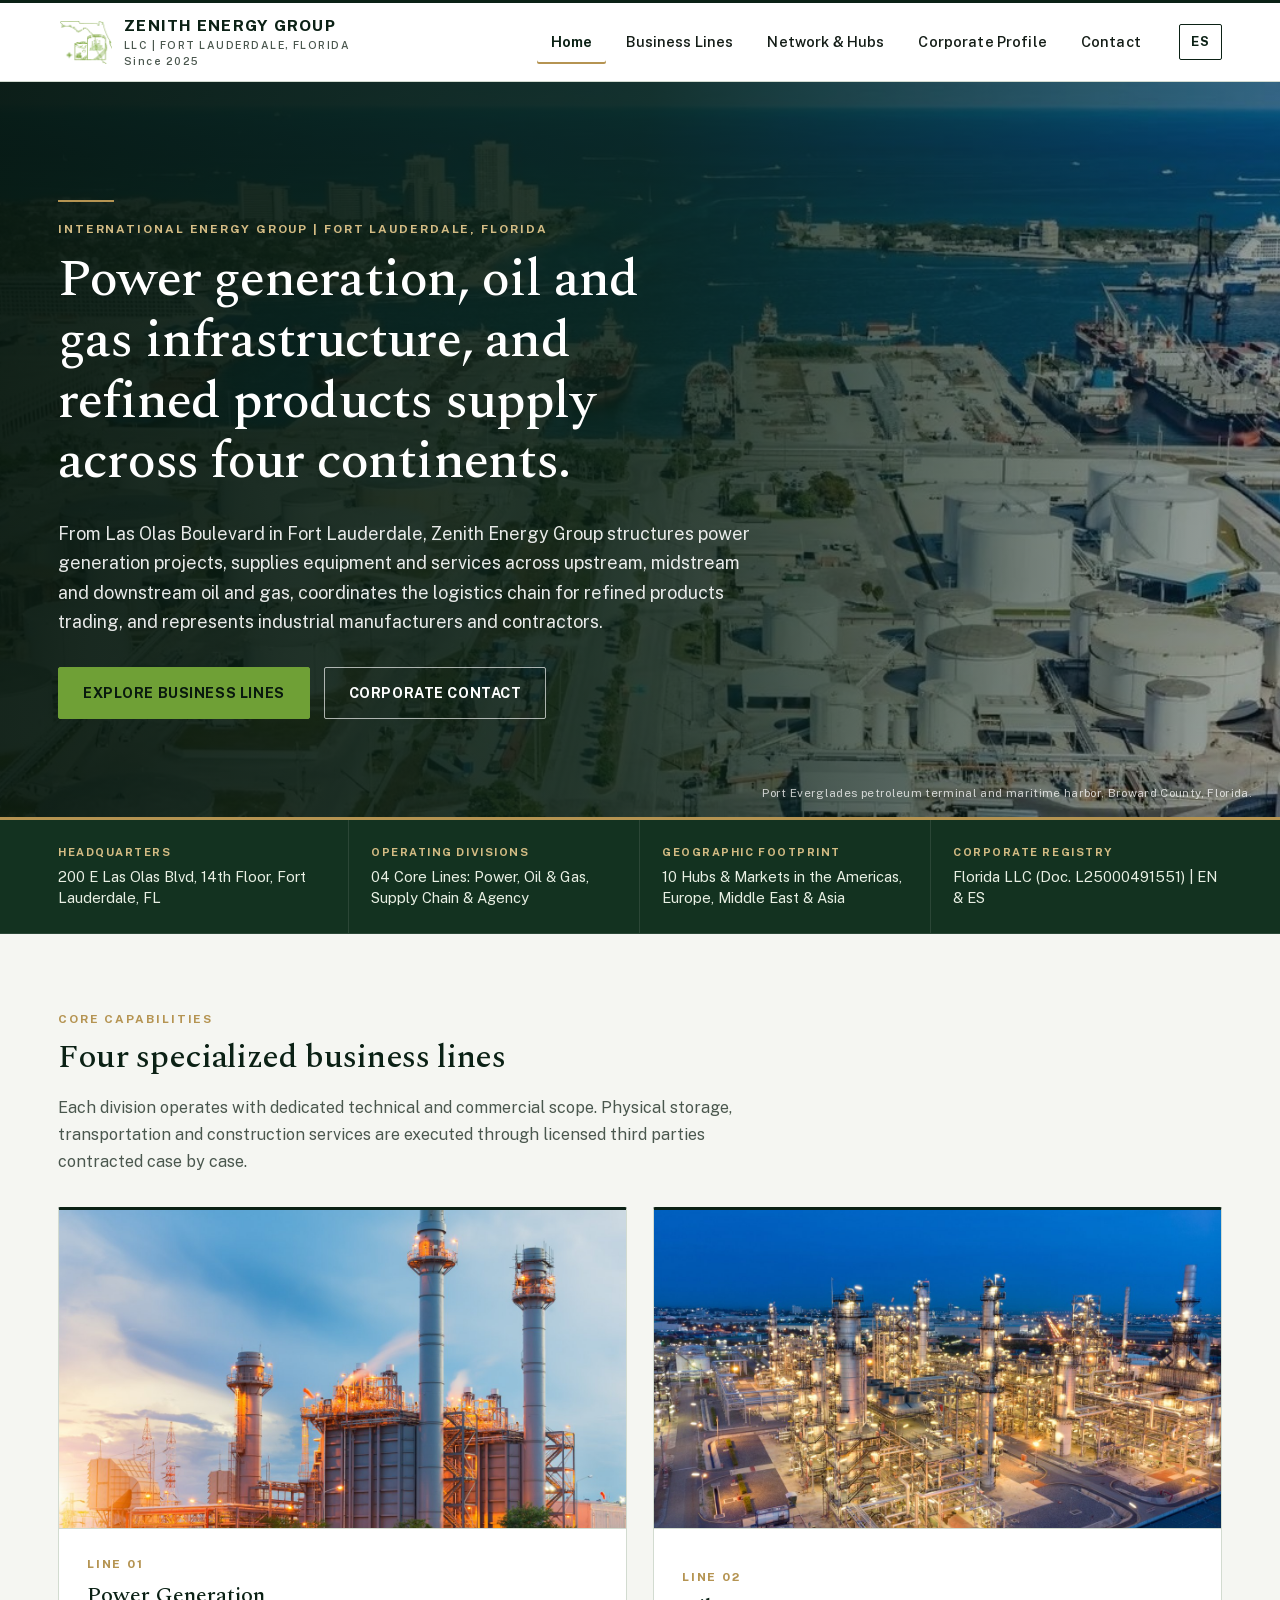
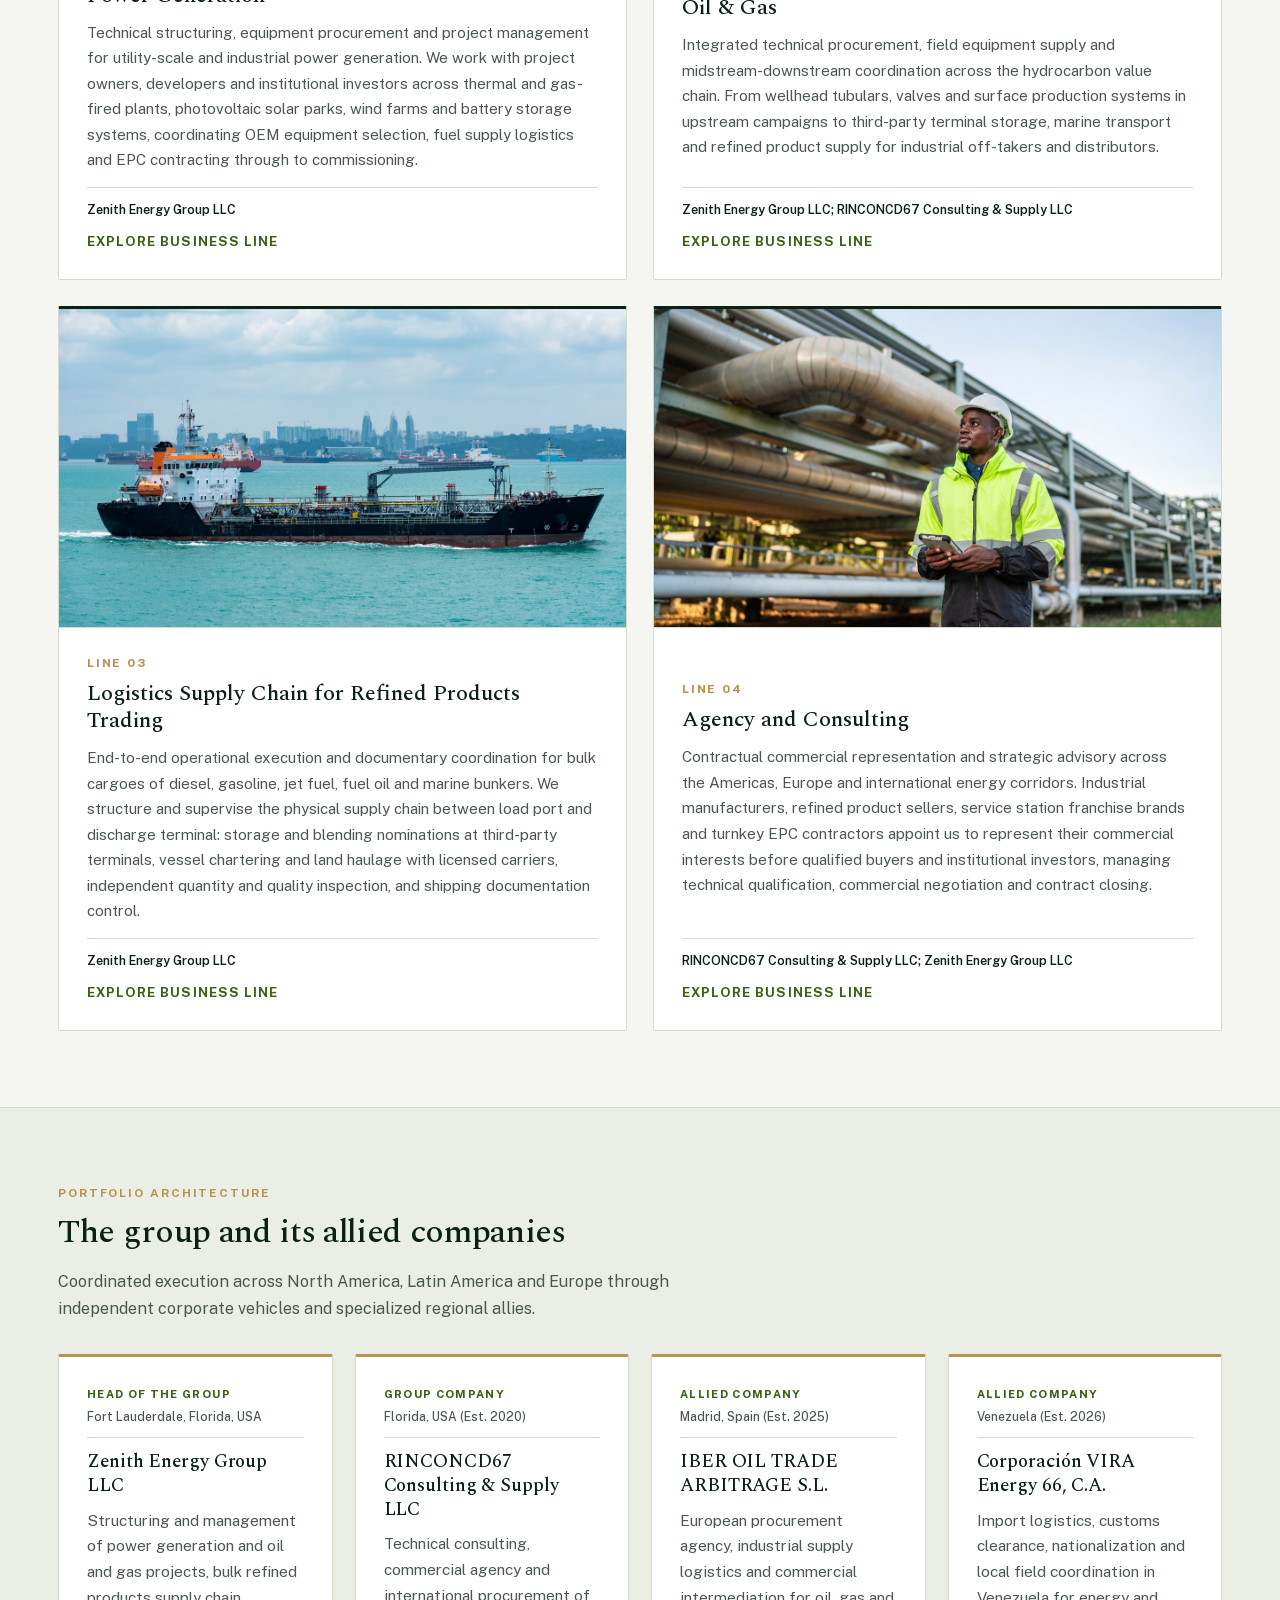
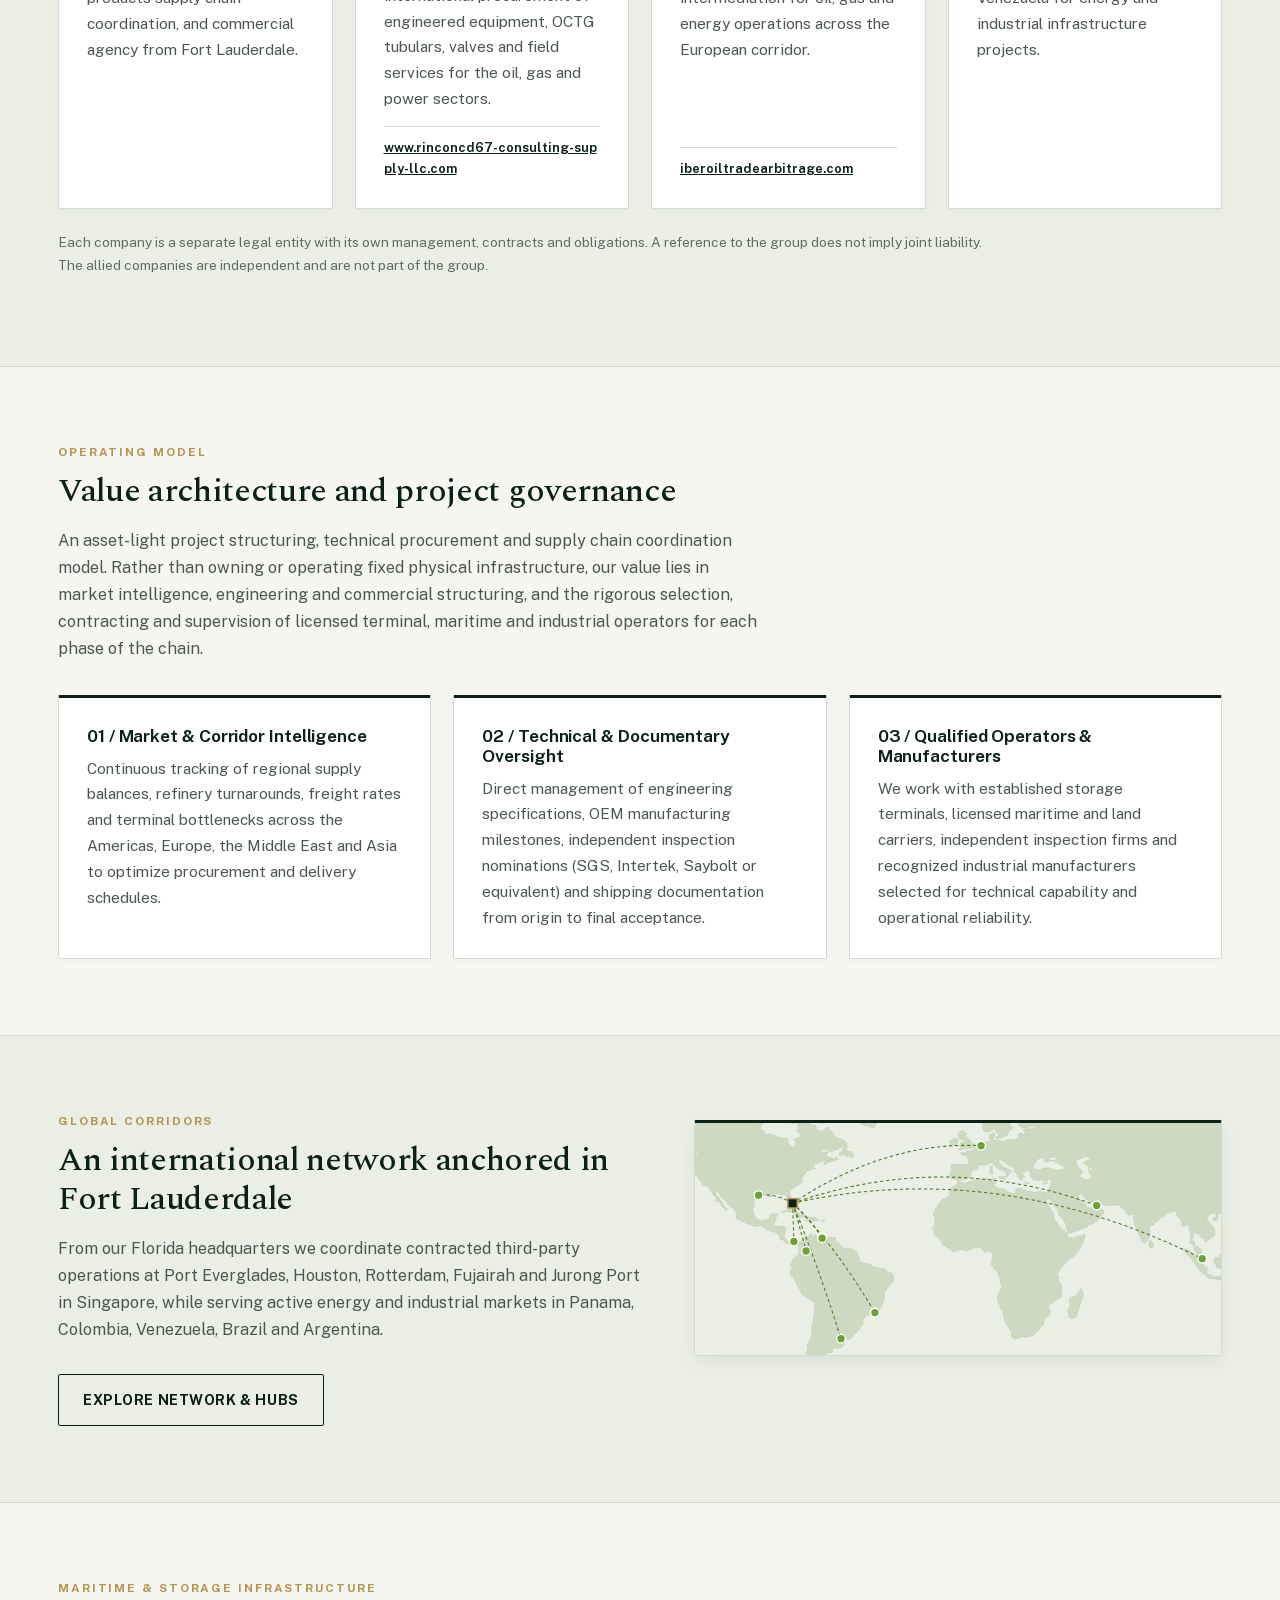
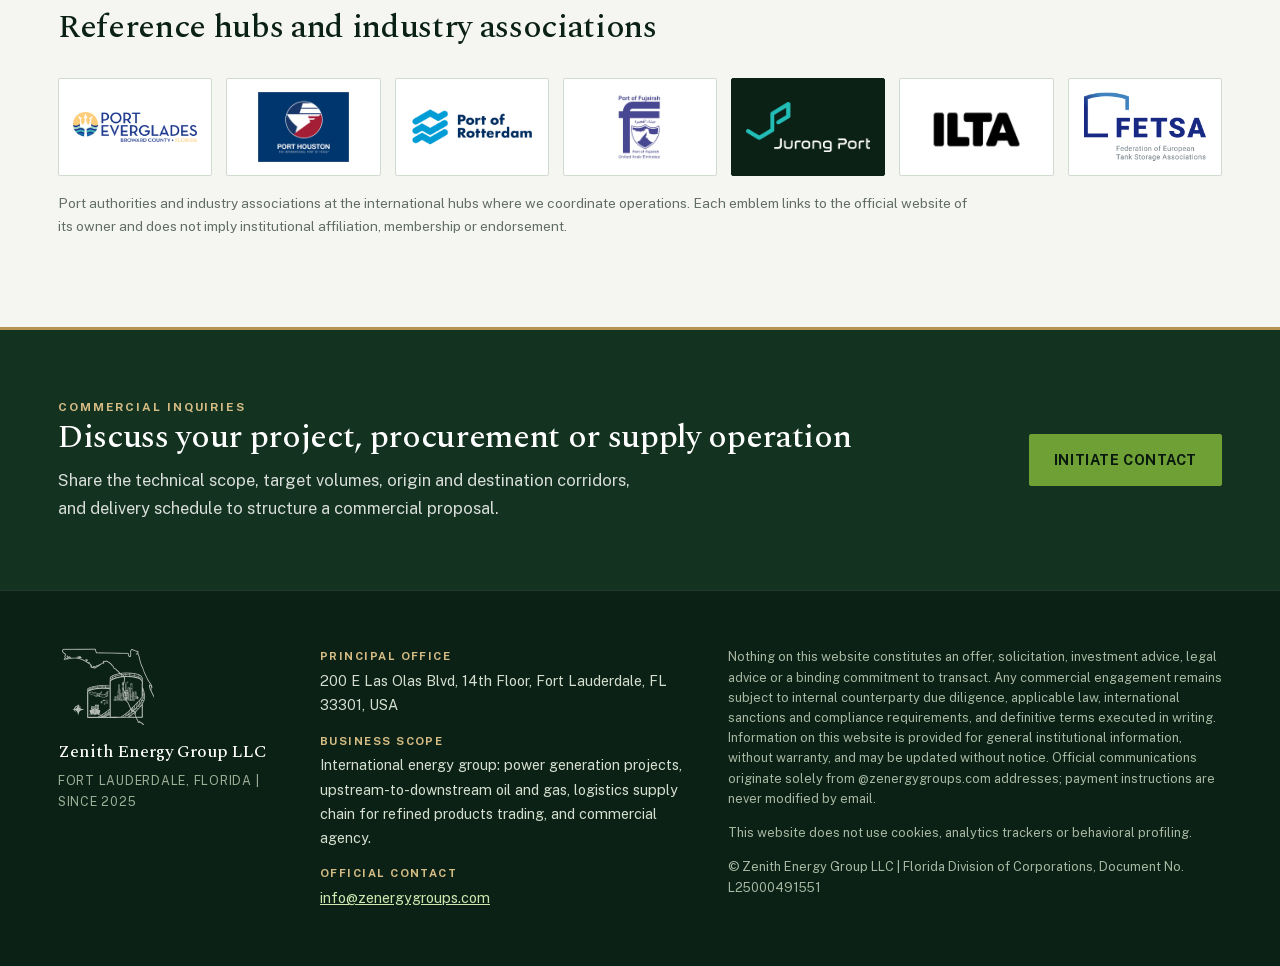
==== commit 15c243a7: "Update founding years for IBER OIL (Est. 2025) and VIRA Energy (Est. 2026)" ====
--- a/en/index.html
+++ b/en/index.html
@@ -64,7 +64,7 @@
     <h2>The group and its allied companies</h2>
     <p class="body-text">Coordinated execution across North America, Latin America and Europe through independent corporate vehicles and specialized regional allies.</p>
   </div>
-  <div class="cards cos"><article class="card co"><div class="co-head"><span class="tag">Head of the group</span><span class="co-loc">Fort Lauderdale, Florida, USA</span></div><h3>Zenith Energy Group LLC</h3><p>Structuring and management of power generation and oil and gas projects, bulk refined products supply chain coordination, and commercial agency from Fort Lauderdale.</p></article><article class="card co"><div class="co-head"><span class="tag">Group company</span><span class="co-loc">Florida, USA (Est. 2020)</span></div><h3>RINCONCD67 Consulting &amp; Supply LLC</h3><p>Technical consulting, commercial agency and international procurement of engineered equipment, OCTG tubulars, valves and field services for the oil, gas and power sectors.</p><a class="ext" href="https://www.rinconcd67-consulting-supply-llc.com" rel="noopener" target="_blank">www.rinconcd67-consulting-supply-llc.com</a></article><article class="card co"><div class="co-head"><span class="tag">Allied company</span><span class="co-loc">Madrid, Spain (Est. 2013)</span></div><h3>IBER OIL TRADE ARBITRAGE S.L.</h3><p>European procurement agency, industrial supply logistics and commercial intermediation for oil, gas and energy operations across the European corridor.</p><a class="ext" href="https://iberoiltradearbitrage.com" rel="noopener" target="_blank">iberoiltradearbitrage.com</a></article><article class="card co"><div class="co-head"><span class="tag">Allied company</span><span class="co-loc">Venezuela</span></div><h3>Corporación VIRA Energy 66, C.A.</h3><p>Import logistics, customs clearance, nationalization and local field coordination in Venezuela for energy and industrial infrastructure projects.</p></article></div>
+  <div class="cards cos"><article class="card co"><div class="co-head"><span class="tag">Head of the group</span><span class="co-loc">Fort Lauderdale, Florida, USA</span></div><h3>Zenith Energy Group LLC</h3><p>Structuring and management of power generation and oil and gas projects, bulk refined products supply chain coordination, and commercial agency from Fort Lauderdale.</p></article><article class="card co"><div class="co-head"><span class="tag">Group company</span><span class="co-loc">Florida, USA (Est. 2020)</span></div><h3>RINCONCD67 Consulting &amp; Supply LLC</h3><p>Technical consulting, commercial agency and international procurement of engineered equipment, OCTG tubulars, valves and field services for the oil, gas and power sectors.</p><a class="ext" href="https://www.rinconcd67-consulting-supply-llc.com" rel="noopener" target="_blank">www.rinconcd67-consulting-supply-llc.com</a></article><article class="card co"><div class="co-head"><span class="tag">Allied company</span><span class="co-loc">Madrid, Spain (Est. 2025)</span></div><h3>IBER OIL TRADE ARBITRAGE S.L.</h3><p>European procurement agency, industrial supply logistics and commercial intermediation for oil, gas and energy operations across the European corridor.</p><a class="ext" href="https://iberoiltradearbitrage.com" rel="noopener" target="_blank">iberoiltradearbitrage.com</a></article><article class="card co"><div class="co-head"><span class="tag">Allied company</span><span class="co-loc">Venezuela (Est. 2026)</span></div><h3>Corporación VIRA Energy 66, C.A.</h3><p>Import logistics, customs clearance, nationalization and local field coordination in Venezuela for energy and industrial infrastructure projects.</p></article></div>
   <p class="small grpnote">Each company is a separate legal entity with its own management, contracts and obligations. A reference to the group does not imply joint liability. The allied companies are independent and are not part of the group.</p>
 </div></section>
 <section class="band wrap">
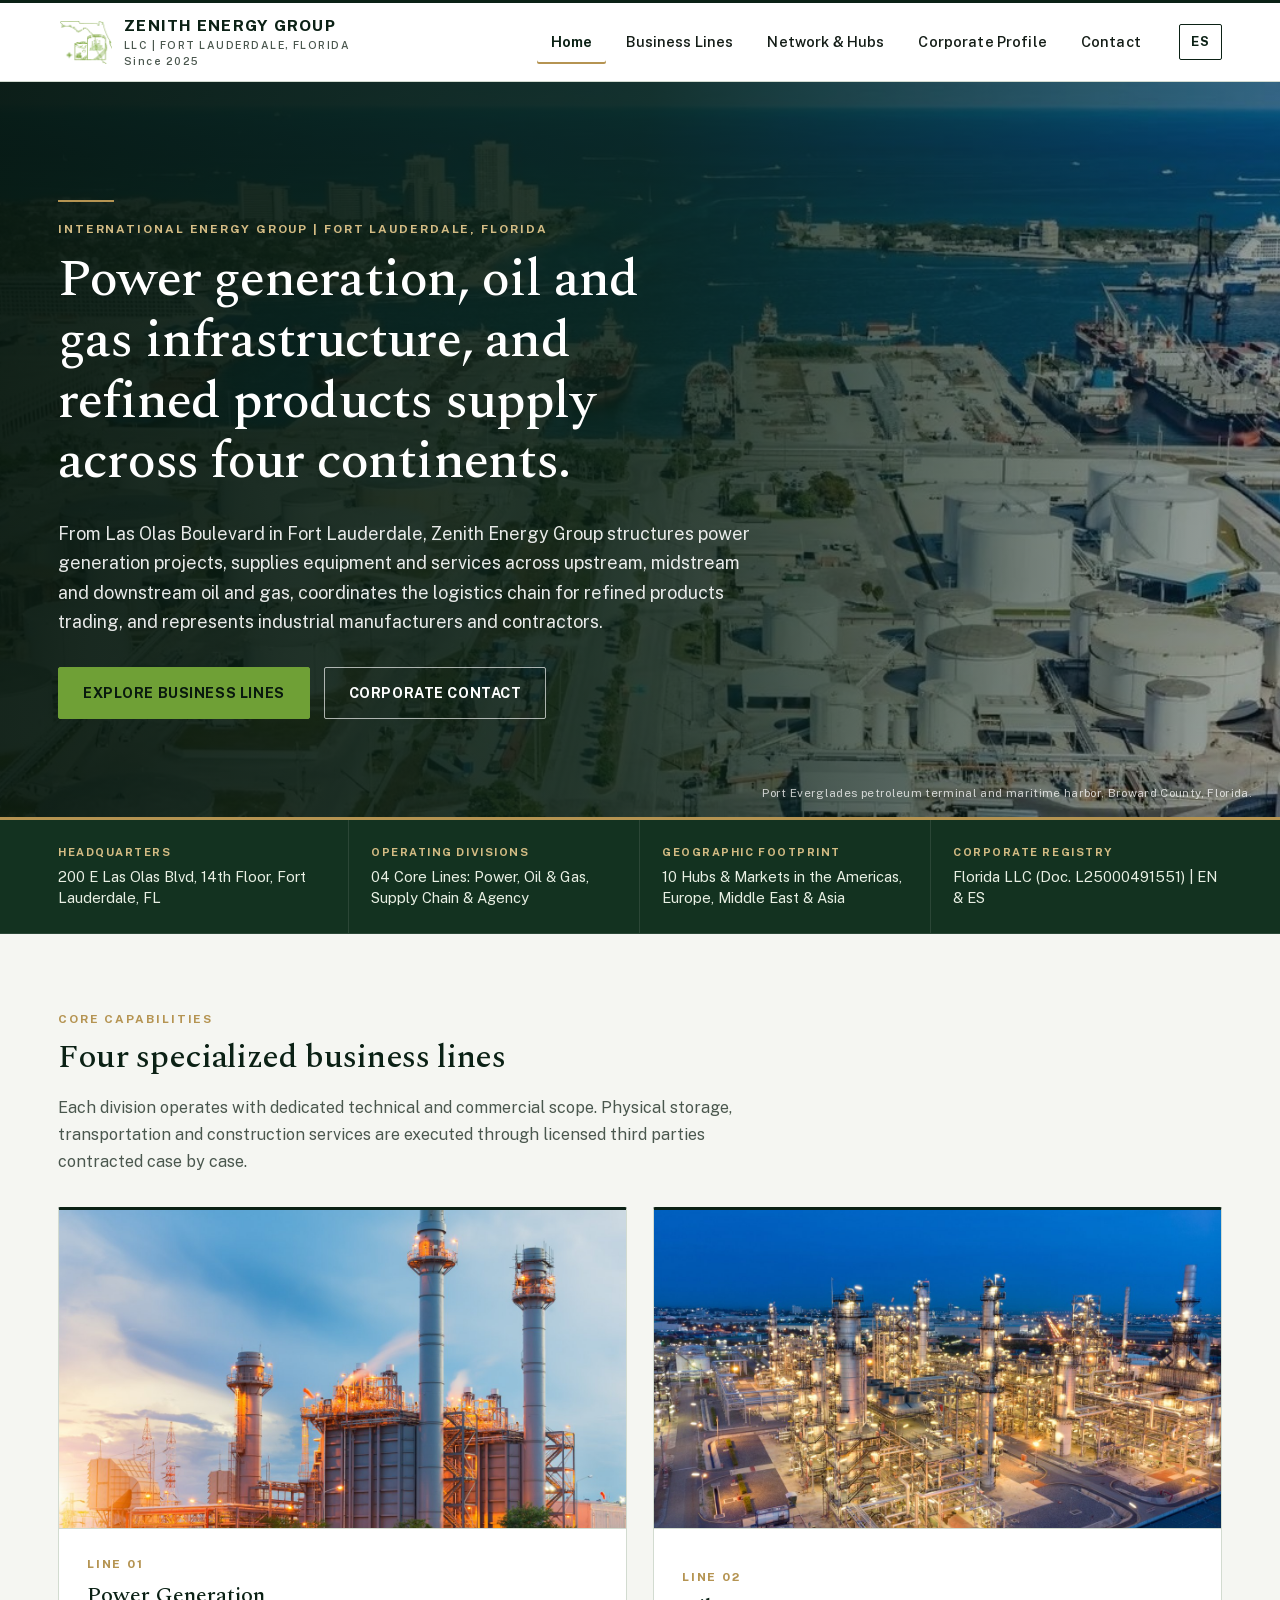
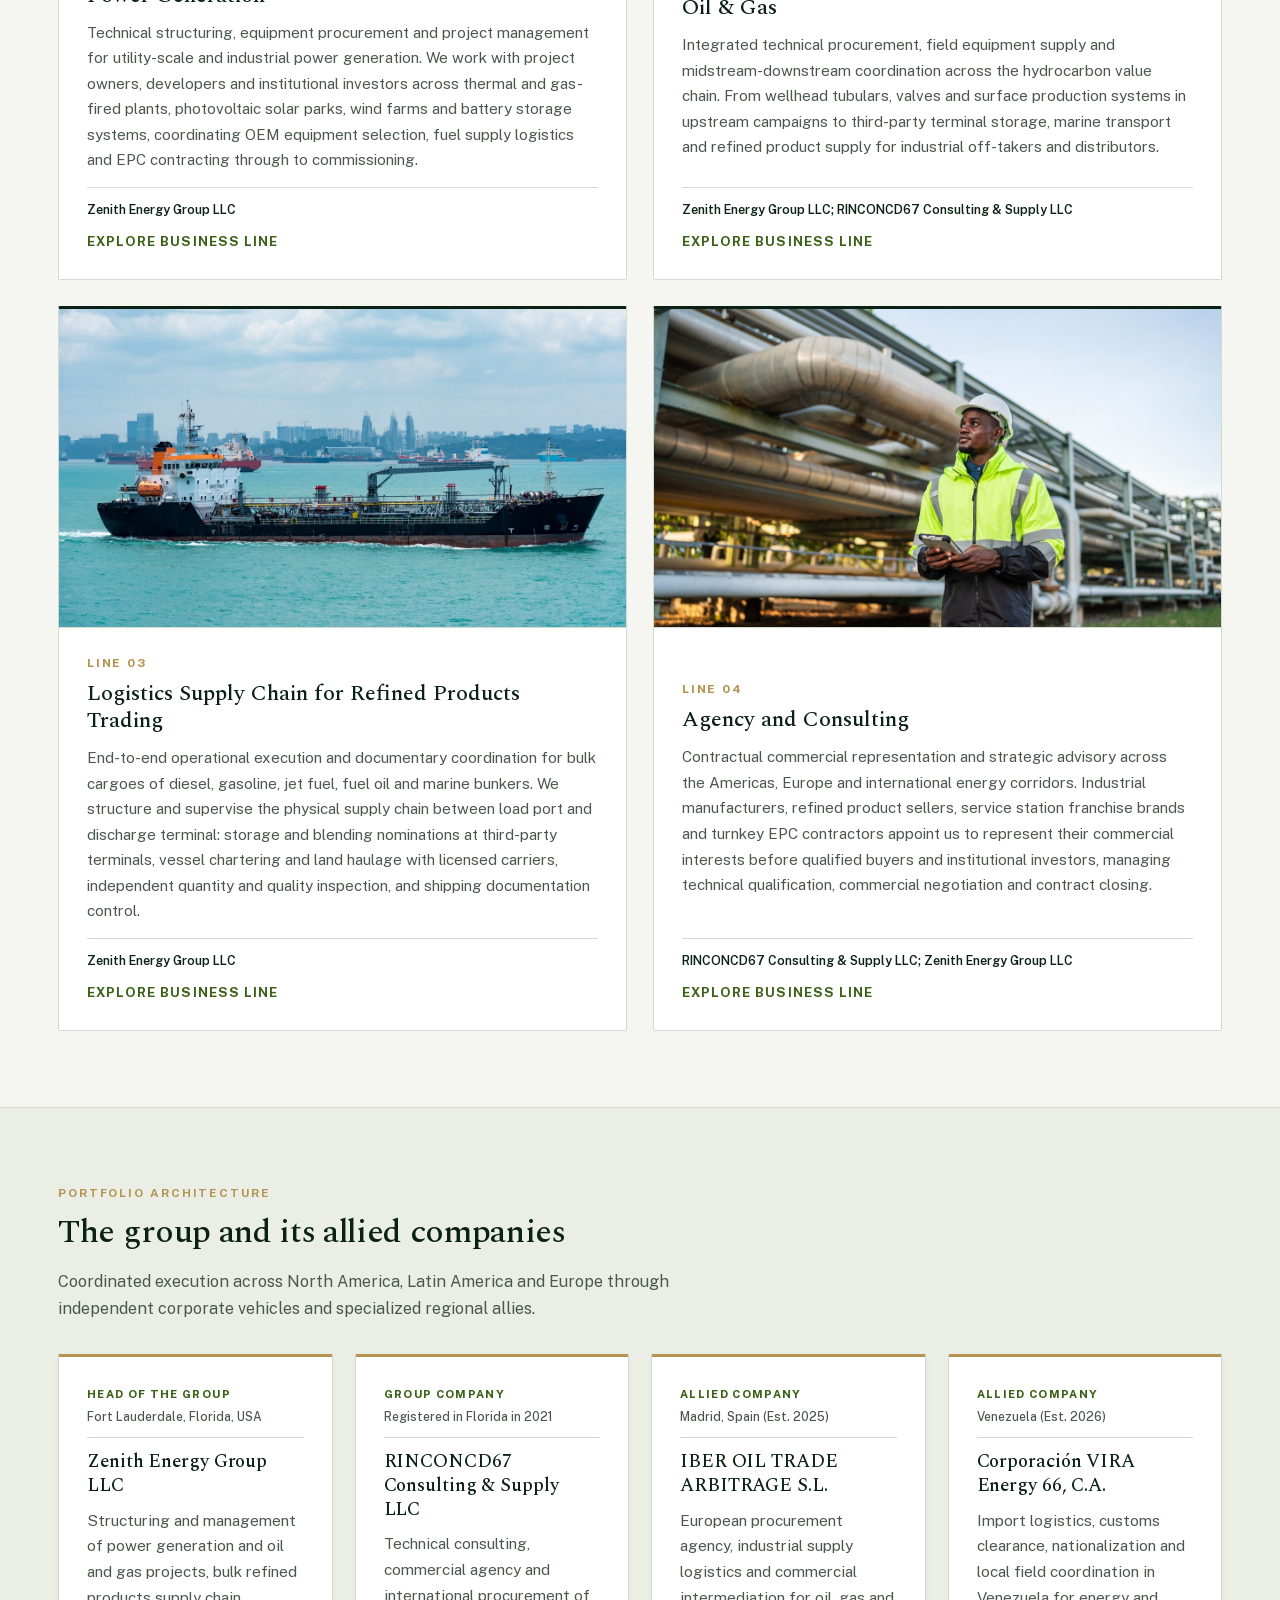
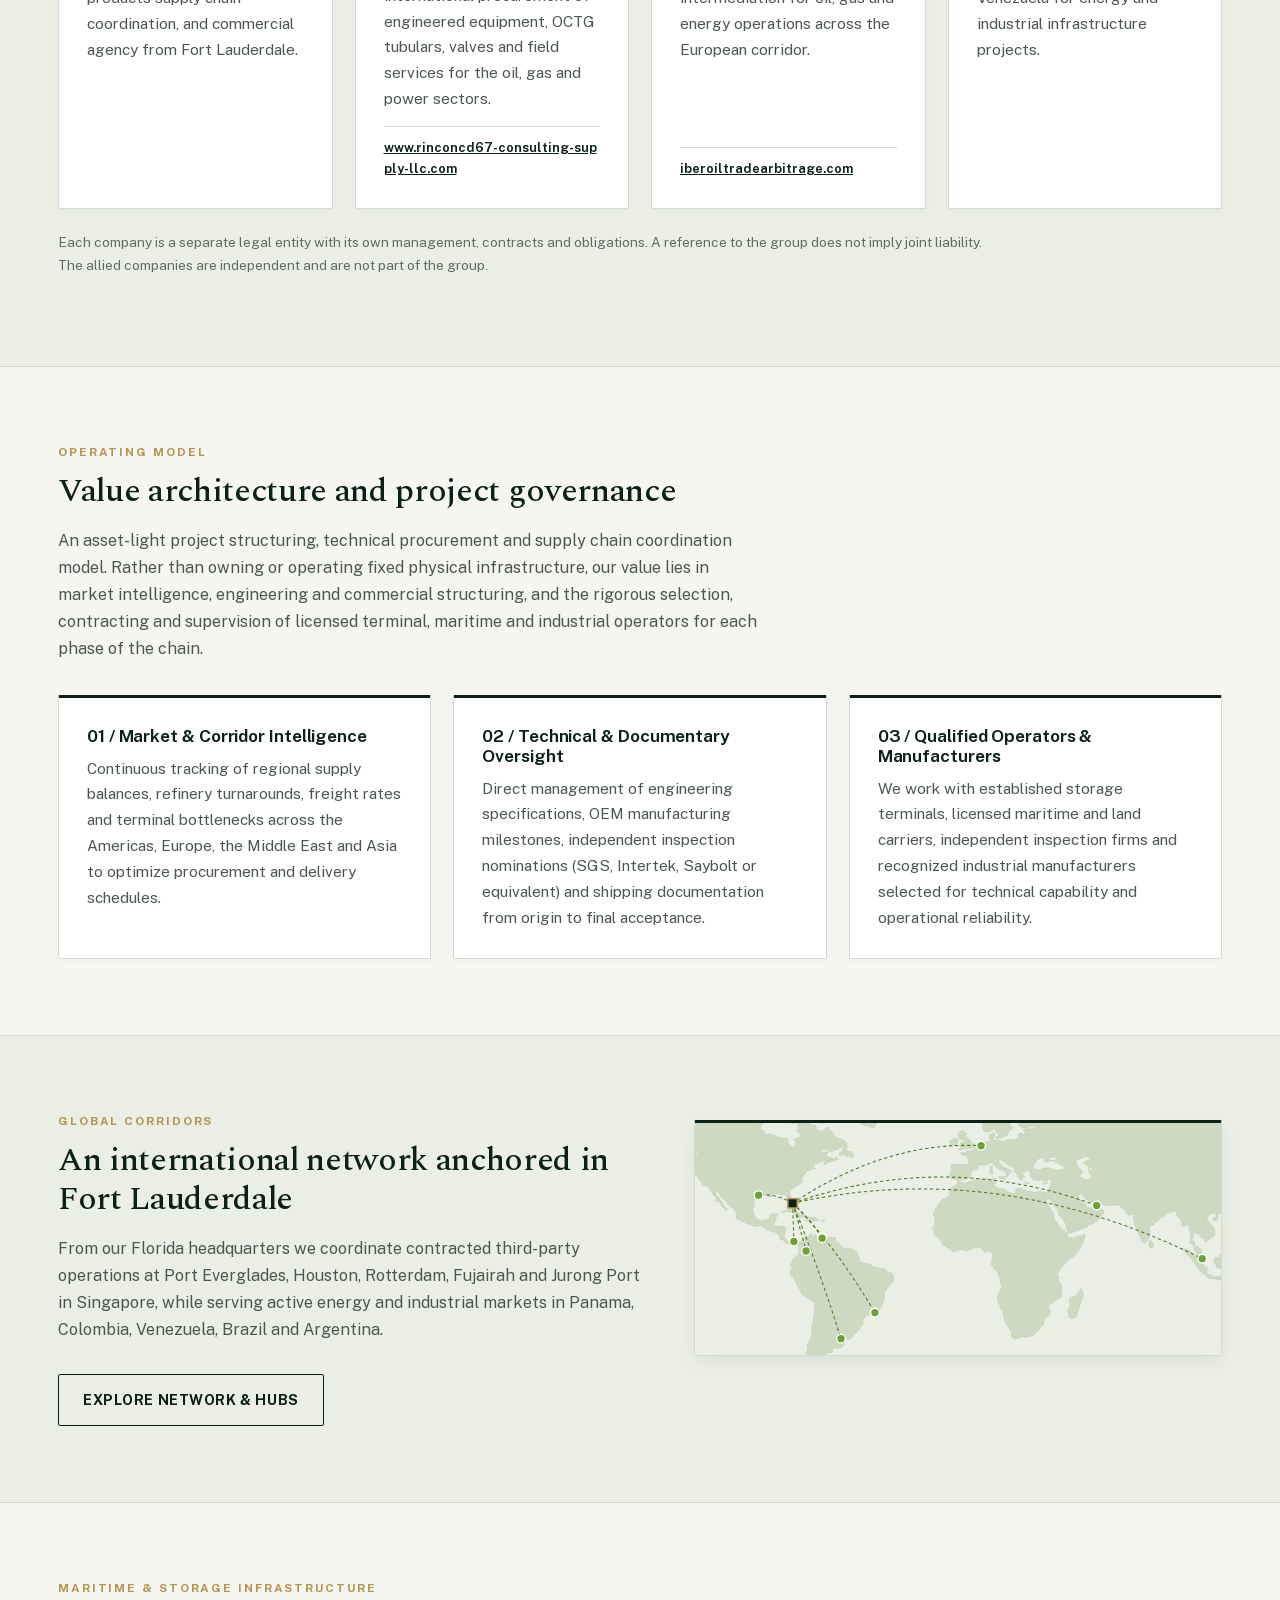
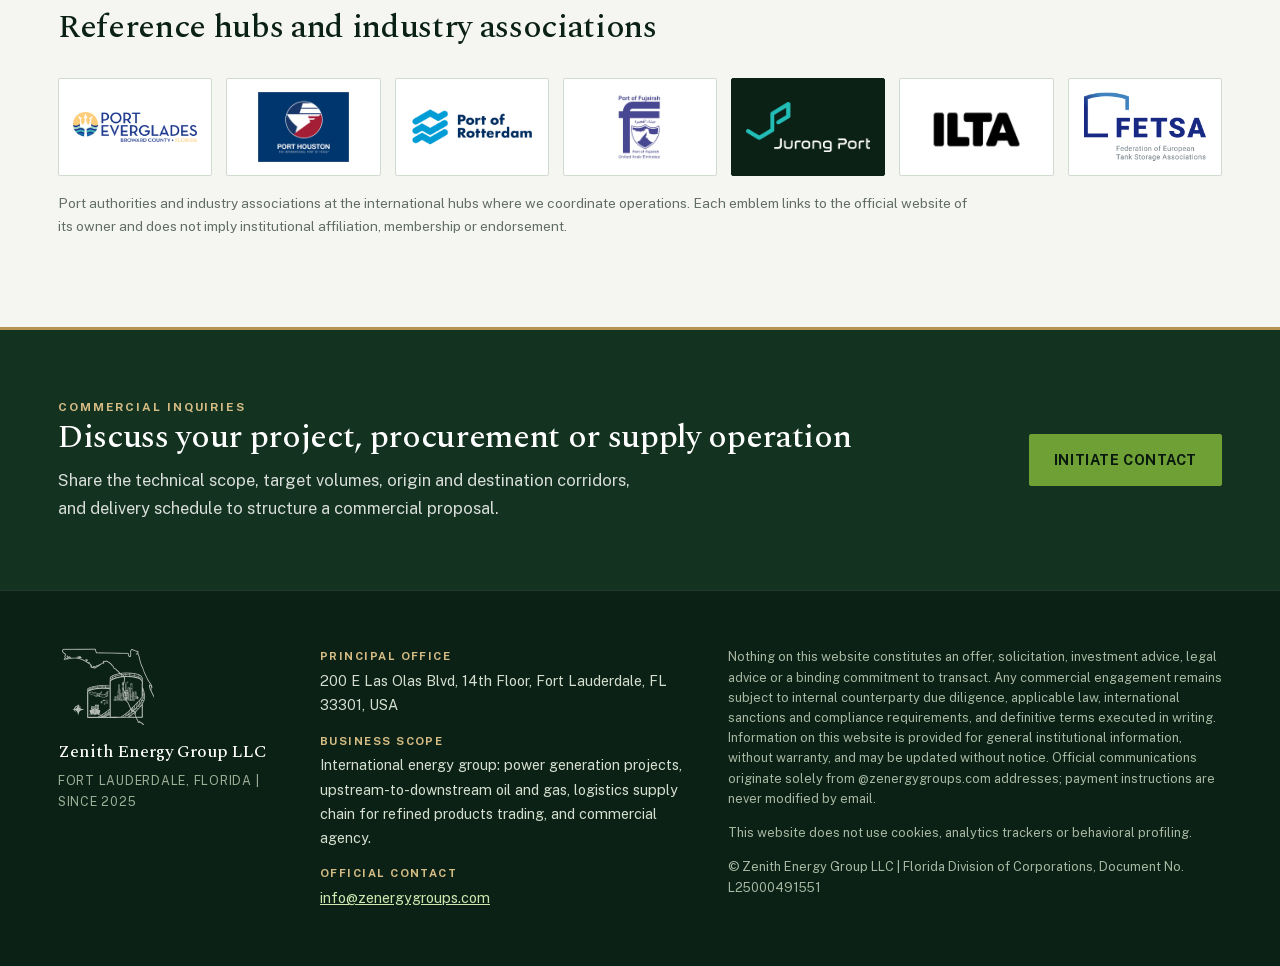
==== commit 805c4ddb: "Correct RINCONCD67 registration year in EN and ES" ====
--- a/en/index.html
+++ b/en/index.html
@@ -64,7 +64,7 @@
     <h2>The group and its allied companies</h2>
     <p class="body-text">Coordinated execution across North America, Latin America and Europe through independent corporate vehicles and specialized regional allies.</p>
   </div>
-  <div class="cards cos"><article class="card co"><div class="co-head"><span class="tag">Head of the group</span><span class="co-loc">Fort Lauderdale, Florida, USA</span></div><h3>Zenith Energy Group LLC</h3><p>Structuring and management of power generation and oil and gas projects, bulk refined products supply chain coordination, and commercial agency from Fort Lauderdale.</p></article><article class="card co"><div class="co-head"><span class="tag">Group company</span><span class="co-loc">Florida, USA (Est. 2020)</span></div><h3>RINCONCD67 Consulting &amp; Supply LLC</h3><p>Technical consulting, commercial agency and international procurement of engineered equipment, OCTG tubulars, valves and field services for the oil, gas and power sectors.</p><a class="ext" href="https://www.rinconcd67-consulting-supply-llc.com" rel="noopener" target="_blank">www.rinconcd67-consulting-supply-llc.com</a></article><article class="card co"><div class="co-head"><span class="tag">Allied company</span><span class="co-loc">Madrid, Spain (Est. 2025)</span></div><h3>IBER OIL TRADE ARBITRAGE S.L.</h3><p>European procurement agency, industrial supply logistics and commercial intermediation for oil, gas and energy operations across the European corridor.</p><a class="ext" href="https://iberoiltradearbitrage.com" rel="noopener" target="_blank">iberoiltradearbitrage.com</a></article><article class="card co"><div class="co-head"><span class="tag">Allied company</span><span class="co-loc">Venezuela (Est. 2026)</span></div><h3>Corporación VIRA Energy 66, C.A.</h3><p>Import logistics, customs clearance, nationalization and local field coordination in Venezuela for energy and industrial infrastructure projects.</p></article></div>
+  <div class="cards cos"><article class="card co"><div class="co-head"><span class="tag">Head of the group</span><span class="co-loc">Fort Lauderdale, Florida, USA</span></div><h3>Zenith Energy Group LLC</h3><p>Structuring and management of power generation and oil and gas projects, bulk refined products supply chain coordination, and commercial agency from Fort Lauderdale.</p></article><article class="card co"><div class="co-head"><span class="tag">Group company</span><span class="co-loc">Registered in Florida in 2021</span></div><h3>RINCONCD67 Consulting &amp; Supply LLC</h3><p>Technical consulting, commercial agency and international procurement of engineered equipment, OCTG tubulars, valves and field services for the oil, gas and power sectors.</p><a class="ext" href="https://www.rinconcd67-consulting-supply-llc.com" rel="noopener" target="_blank">www.rinconcd67-consulting-supply-llc.com</a></article><article class="card co"><div class="co-head"><span class="tag">Allied company</span><span class="co-loc">Madrid, Spain (Est. 2025)</span></div><h3>IBER OIL TRADE ARBITRAGE S.L.</h3><p>European procurement agency, industrial supply logistics and commercial intermediation for oil, gas and energy operations across the European corridor.</p><a class="ext" href="https://iberoiltradearbitrage.com" rel="noopener" target="_blank">iberoiltradearbitrage.com</a></article><article class="card co"><div class="co-head"><span class="tag">Allied company</span><span class="co-loc">Venezuela (Est. 2026)</span></div><h3>Corporación VIRA Energy 66, C.A.</h3><p>Import logistics, customs clearance, nationalization and local field coordination in Venezuela for energy and industrial infrastructure projects.</p></article></div>
   <p class="small grpnote">Each company is a separate legal entity with its own management, contracts and obligations. A reference to the group does not imply joint liability. The allied companies are independent and are not part of the group.</p>
 </div></section>
 <section class="band wrap">
